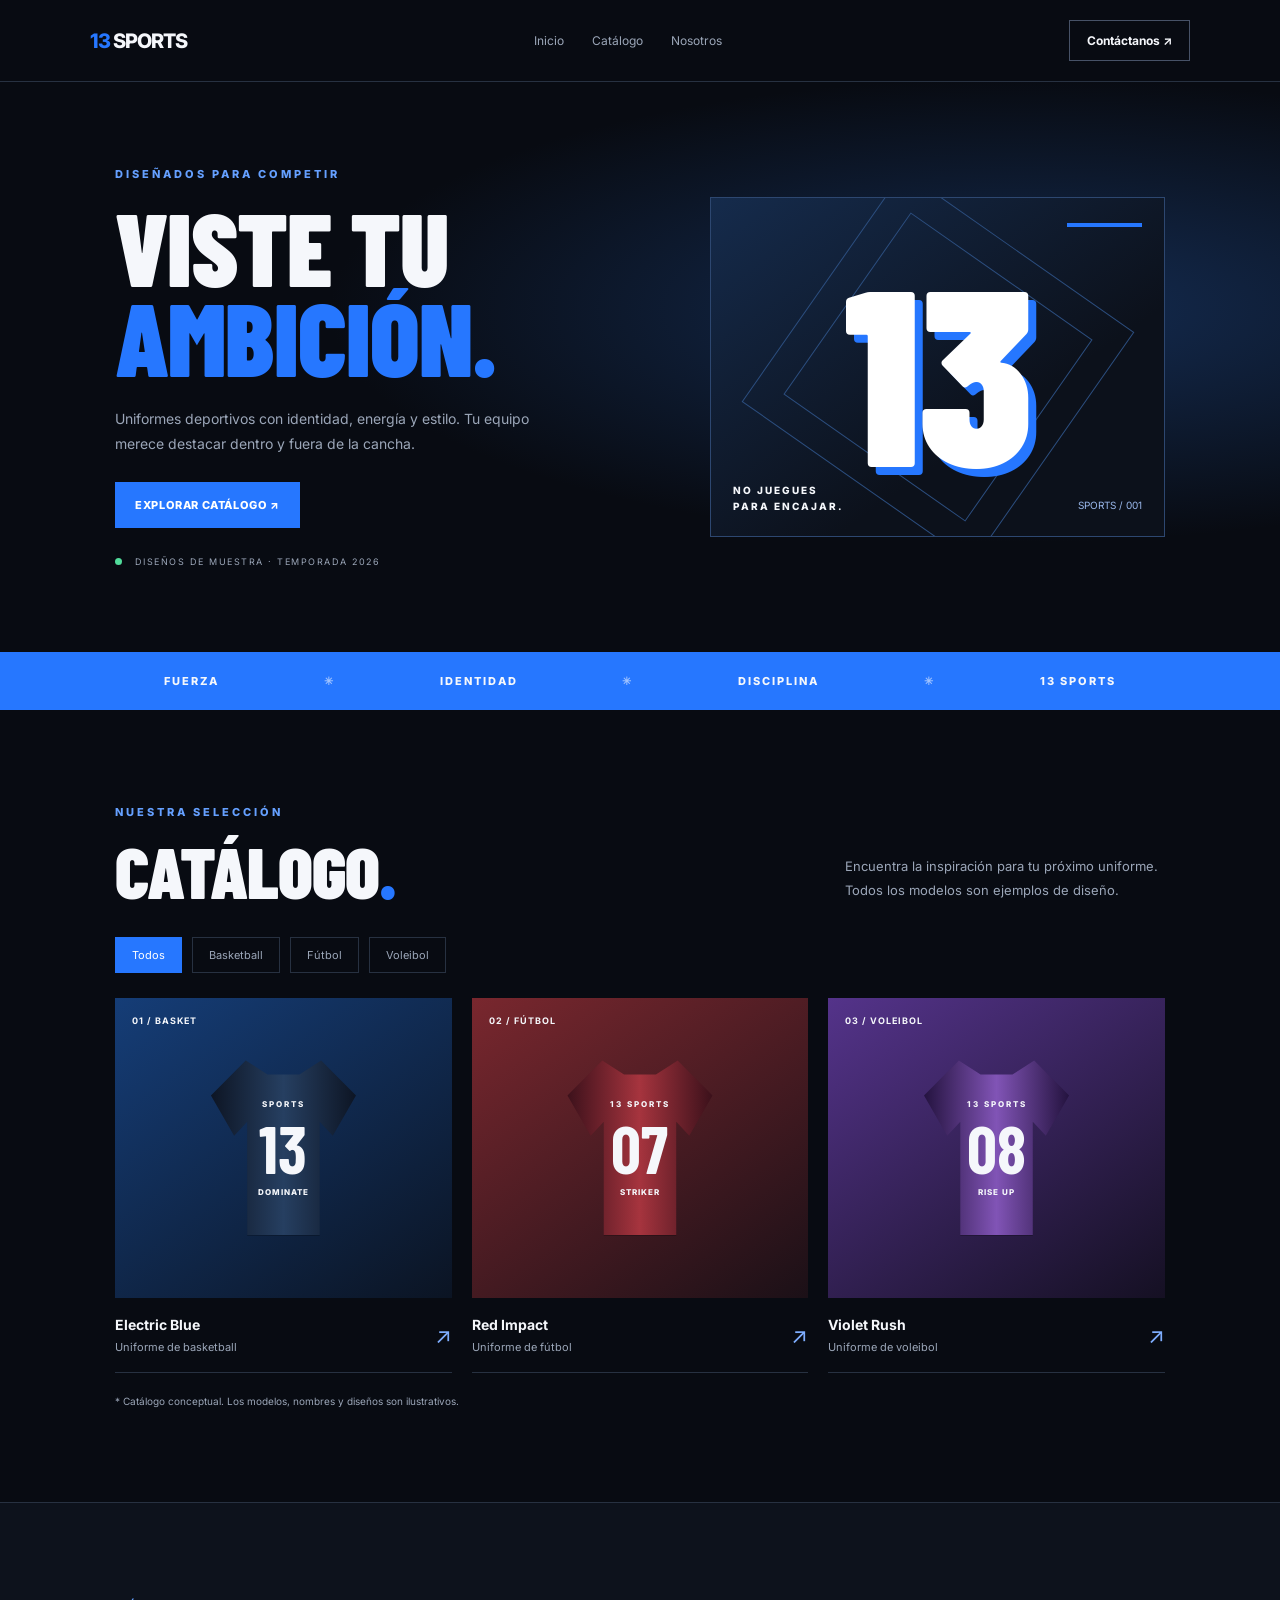
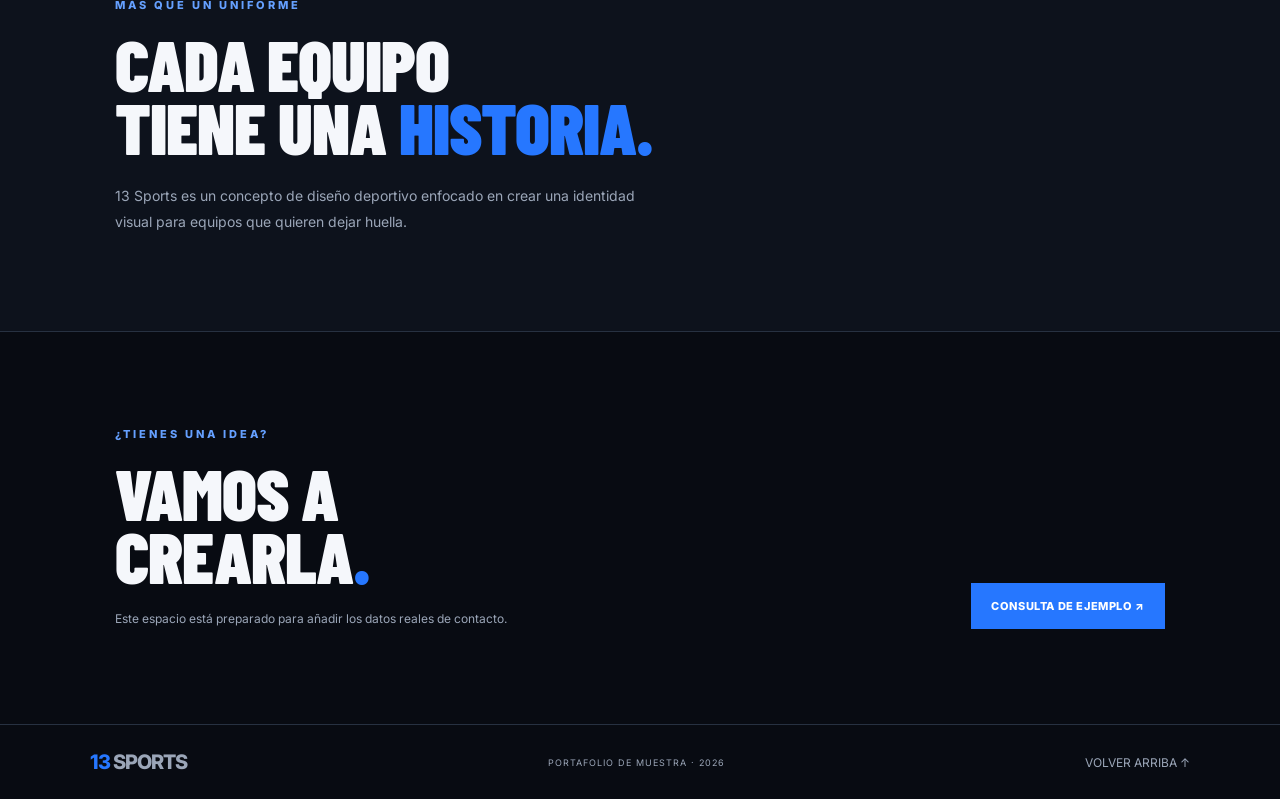
==== index.html @ 24c98c95 "Add files via upload" ====
<!DOCTYPE html>
<html lang="es">
<head>
  <meta charset="UTF-8">
  <meta name="viewport" content="width=device-width, initial-scale=1.0">
  <meta name="description" content="Catálogo de uniformes deportivos de ejemplo de 13 Sports.">
  <title>13 Sports | Uniformes deportivos</title>
  <link rel="stylesheet" href="style.css">
  <script src="script.js" defer></script>
</head>
<body>
  <header class="navbar">
    <a class="logo" href="#inicio"><span>13</span> SPORTS</a>
    <nav>
      <a href="#inicio">Inicio</a>
      <a href="#catalogo">Catálogo</a>
      <a href="#nosotros">Nosotros</a>
    </nav>
    <a class="nav-button" href="#contacto">Contáctanos ↗</a>
  </header>

  <main>
    <section class="hero" id="inicio">
      <div class="hero-content">
        <p class="eyebrow">DISEÑADOS PARA COMPETIR</p>
        <h1>VISTE TU<br><span>AMBICIÓN.</span></h1>
        <p class="hero-description">
          Uniformes deportivos con identidad, energía y estilo.
          Tu equipo merece destacar dentro y fuera de la cancha.
        </p>
        <a class="primary-button" href="#catalogo">EXPLORAR CATÁLOGO ↗</a>
        <div class="hero-note">
          <span class="status-dot"></span>
          DISEÑOS DE MUESTRA · TEMPORADA 2026
        </div>
      </div>
      <div class="hero-art">
        <div class="big-number">13</div>
        <div class="art-label">NO JUEGUES<br>PARA ENCAJAR.</div>
        <div class="art-line"></div>
        <div class="art-tag">SPORTS / 001</div>
      </div>
    </section>

    <section class="ticker">
      <span>FUERZA</span><span>✳</span>
      <span>IDENTIDAD</span><span>✳</span>
      <span>DISCIPLINA</span><span>✳</span>
      <span>13 SPORTS</span>
    </section>

    <section class="catalog section" id="catalogo">
      <div class="section-heading">
        <div>
          <p class="eyebrow">NUESTRA SELECCIÓN</p>
          <h2>CATÁLOGO<span>.</span></h2>
        </div>
        <p class="section-description">
          Encuentra la inspiración para tu próximo uniforme.
          Todos los modelos son ejemplos de diseño.
        </p>
      </div>

      <div class="filters" aria-label="Filtrar uniformes">
        <button class="filter active" data-filter="todos">Todos</button>
        <button class="filter" data-filter="basket">Basketball</button>
        <button class="filter" data-filter="futbol">Fútbol</button>
        <button class="filter" data-filter="voleibol">Voleibol</button>
      </div>

      <div class="product-grid">
        <article class="product-card" data-category="basket">
          <div class="product-art art-blue">
            <span class="product-tag">01 / BASKET</span>
            <div class="jersey">
              <span class="jersey-small">SPORTS</span>
              <strong>13</strong>
              <span class="jersey-name">DOMINATE</span>
            </div>
          </div>
          <div class="product-info">
            <div><h3>Electric Blue</h3><p>Uniforme de basketball</p></div>
            <span class="product-arrow">↗</span>
          </div>
        </article>

        <article class="product-card" data-category="futbol">
          <div class="product-art art-red">
            <span class="product-tag">02 / FÚTBOL</span>
            <div class="jersey">
              <span class="jersey-small">13 SPORTS</span>
              <strong>07</strong>
              <span class="jersey-name">STRIKER</span>
            </div>
          </div>
          <div class="product-info">
            <div><h3>Red Impact</h3><p>Uniforme de fútbol</p></div>
            <span class="product-arrow">↗</span>
          </div>
        </article>

        <article class="product-card" data-category="voleibol">
          <div class="product-art art-purple">
            <span class="product-tag">03 / VOLEIBOL</span>
            <div class="jersey">
              <span class="jersey-small">13 SPORTS</span>
              <strong>08</strong>
              <span class="jersey-name">RISE UP</span>
            </div>
          </div>
          <div class="product-info">
            <div><h3>Violet Rush</h3><p>Uniforme de voleibol</p></div>
            <span class="product-arrow">↗</span>
          </div>
        </article>
      </div>
      <p class="demo-note">* Catálogo conceptual. Los modelos, nombres y diseños son ilustrativos.</p>
    </section>

    <section class="about section" id="nosotros">
      <p class="eyebrow">MÁS QUE UN UNIFORME</p>
      <h2>CADA EQUIPO<br>TIENE UNA <span>HISTORIA.</span></h2>
      <p>
        13 Sports es un concepto de diseño deportivo enfocado en crear
        una identidad visual para equipos que quieren dejar huella.
      </p>
    </section>

    <section class="contact section" id="contacto">
      <div>
        <p class="eyebrow">¿TIENES UNA IDEA?</p>
        <h2>VAMOS A<br>CREARLA<span>.</span></h2>
        <p>Este espacio está preparado para añadir los datos reales de contacto.</p>
      </div>
      <a class="primary-button" href="mailto:contacto@example.com?subject=Consulta%20sobre%20uniformes">
        CONSULTA DE EJEMPLO ↗
      </a>
    </section>
  </main>

  <footer>
    <a class="logo" href="#inicio"><span>13</span> SPORTS</a>
    <p>PORTAFOLIO DE MUESTRA · 2026</p>
    <a href="#inicio">VOLVER ARRIBA ↑</a>
  </footer>
</body>
</html>
---- style.css ----
@import url('https://fonts.googleapis.com/css2?family=Barlow+Condensed:wght@500;600;700;800;900&family=Inter:wght@400;500;600;700;800&display=swap');

:root {
  --bg: #080b12;
  --panel: #111722;
  --text: #f5f7fb;
  --muted: #9ba6b8;
  --blue: #2677ff;
  --line: #273141;
}

* { box-sizing: border-box; margin: 0; padding: 0; }

html { scroll-behavior: smooth; }

body {
  background: var(--bg);
  color: var(--text);
  font-family: 'Inter', Arial, sans-serif;
}

a { color: inherit; text-decoration: none; }

.navbar {
  min-height: 78px;
  padding: 20px 7%;
  display: flex;
  justify-content: space-between;
  align-items: center;
  gap: 24px;
  border-bottom: 1px solid var(--line);
}

.logo {
  font-size: 20px;
  font-weight: 800;
  letter-spacing: -1px;
  white-space: nowrap;
}

.logo span { color: var(--blue); }

nav { display: flex; gap: 28px; }
nav a, footer a { font-size: 12px; color: var(--muted); }
nav a:hover, footer a:hover { color: white; }

.nav-button {
  padding: 12px 17px;
  border: 1px solid #475267;
  font-size: 12px;
  font-weight: 700;
}

.hero {
  min-height: 540px;
  padding: 85px 9%;
  display: grid;
  grid-template-columns: 1.1fr 0.9fr;
  align-items: center;
  gap: 40px;
  overflow: hidden;
  background:
    radial-gradient(ellipse at 80% 40%, #142c52 0%, transparent 48%),
    var(--bg);
}

.eyebrow {
  color: #65a0ff;
  font-size: 11px;
  font-weight: 800;
  letter-spacing: 3px;
  margin-bottom: 20px;
}

h1, h2, .big-number {
  font-family: 'Barlow Condensed', Impact, sans-serif;
  font-weight: 900;
  line-height: .88;
  letter-spacing: -1px;
}

h1 { font-size: clamp(65px, 8vw, 112px); }
h1 span, h2 span { color: var(--blue); }

.hero-description {
  color: var(--muted);
  line-height: 1.8;
  font-size: 14px;
  max-width: 440px;
  margin: 25px 0;
}

.primary-button {
  display: inline-block;
  background: var(--blue);
  color: white;
  padding: 16px 20px;
  font-size: 11px;
  font-weight: 800;
  letter-spacing: .6px;
  border: none;
  transition: transform .2s, background .2s;
}

.primary-button:hover { background: #4590ff; transform: translateY(-3px); }

.hero-note {
  margin-top: 28px;
  color: var(--muted);
  font-size: 9px;
  letter-spacing: 1.5px;
}

.status-dot {
  display: inline-block;
  width: 7px;
  height: 7px;
  border-radius: 50%;
  background: #51dc9b;
  margin-right: 8px;
}

.hero-art {
  min-height: 340px;
  position: relative;
  display: grid;
  place-items: center;
  border: 1px solid #2d4770;
  background: linear-gradient(145deg, #152b4c, #0c111b 65%);
  overflow: hidden;
}

.hero-art::before, .hero-art::after {
  content: "";
  position: absolute;
  width: 280px;
  height: 280px;
  border: 1px solid #2b4d7e;
  transform: rotate(35deg);
}

.hero-art::after { width: 220px; height: 220px; }

.big-number {
  color: white;
  font-size: clamp(150px, 20vw, 250px);
  text-shadow: 8px 8px 0 var(--blue);
  z-index: 1;
}

.art-label {
  position: absolute;
  left: 22px;
  bottom: 22px;
  font-size: 10px;
  line-height: 1.6;
  font-weight: 800;
  letter-spacing: 2px;
}

.art-line {
  position: absolute;
  width: 75px;
  height: 4px;
  background: var(--blue);
  right: 22px;
  top: 25px;
}

.art-tag {
  position: absolute;
  right: 22px;
  bottom: 25px;
  color: #9bb9ed;
  font-size: 10px;
}

.ticker {
  display: flex;
  flex-wrap: wrap;
  align-items: center;
  justify-content: space-evenly;
  gap: 18px;
  padding: 22px 6%;
  background: var(--blue);
  font-size: 11px;
  font-weight: 800;
  letter-spacing: 2px;
}

.ticker span:nth-child(even) { color: #9fc2ff; }

.section { padding: 95px 9%; }

.section-heading {
  display: flex;
  justify-content: space-between;
  align-items: end;
  gap: 30px;
}

h2 { font-size: clamp(45px, 6vw, 72px); }

.section-heading h2 span, .contact h2 span { color: var(--blue); }

.section-description {
  max-width: 320px;
  color: var(--muted);
  font-size: 13px;
  line-height: 1.8;
}

.filters {
  display: flex;
  flex-wrap: wrap;
  gap: 10px;
  margin: 35px 0 25px;
}

.filter {
  padding: 10px 16px;
  border: 1px solid var(--line);
  background: transparent;
  color: var(--muted);
  font: inherit;
  font-size: 11px;
  cursor: pointer;
}

.filter:hover, .filter.active {
  color: white;
  background: var(--blue);
  border-color: var(--blue);
}

.product-grid {
  display: grid;
  grid-template-columns: repeat(3, minmax(0, 1fr));
  gap: 20px;
}

.product-card { min-width: 0; }

.product-art {
  min-height: 300px;
  display: flex;
  justify-content: center;
  align-items: center;
  position: relative;
  overflow: hidden;
}

.art-blue { background: linear-gradient(145deg, #153d77, #0b1423); }
.art-red { background: linear-gradient(145deg, #79272e, #1b1017); }
.art-purple { background: linear-gradient(145deg, #54338a, #151023); }

.product-tag {
  position: absolute;
  top: 17px;
  left: 17px;
  font-size: 9px;
  letter-spacing: 1px;
  font-weight: 700;
}

.jersey {
  width: 145px;
  height: 175px;
  clip-path: polygon(24% 0, 39% 8%, 61% 8%, 76% 0, 100% 20%, 84% 43%, 75% 35%, 75% 100%, 25% 100%, 25% 35%, 16% 43%, 0 20%);
  background: linear-gradient(90deg, #0d1524, #263f61, #0d1524);
  display: flex;
  flex-direction: column;
  justify-content: center;
  align-items: center;
  gap: 6px;
  filter: drop-shadow(0 20px 20px #0008);
}

.art-red .jersey { background: linear-gradient(90deg, #3c111b, #a6343e, #3c111b); }
.art-purple .jersey { background: linear-gradient(90deg, #24133f, #8154b6, #24133f); }

.jersey-small { font-size: 8px; font-weight: 800; letter-spacing: 2px; }
.jersey strong {
  font-family: 'Barlow Condensed', Impact, sans-serif;
  font-size: 66px;
  line-height: 1;
}
.jersey-name { font-size: 8px; font-weight: 800; letter-spacing: 1px; }

.product-info {
  display: flex;
  justify-content: space-between;
  align-items: center;
  padding: 18px 0;
  border-bottom: 1px solid var(--line);
}

.product-info h3 { font-size: 14px; margin-bottom: 7px; }
.product-info p { color: var(--muted); font-size: 11px; }
.product-arrow { color: #7faeff; font-size: 22px; }

.demo-note { color: var(--muted); font-size: 10px; margin-top: 22px; }

.about {
  background: #0d121c;
  border-top: 1px solid var(--line);
  border-bottom: 1px solid var(--line);
}

.about h2 { margin-bottom: 24px; }
.about > p:last-child {
  color: var(--muted);
  font-size: 14px;
  line-height: 1.9;
  max-width: 540px;
}

.contact {
  display: flex;
  align-items: end;
  justify-content: space-between;
  gap: 35px;
}

.contact h2 { margin-bottom: 20px; }
.contact > div > p:last-child {
  color: var(--muted);
  font-size: 12px;
  line-height: 1.8;
  max-width: 400px;
}

footer {
  border-top: 1px solid var(--line);
  padding: 25px 7%;
  display: flex;
  flex-wrap: wrap;
  justify-content: space-between;
  align-items: center;
  gap: 20px;
}

footer p { color: var(--muted); font-size: 9px; letter-spacing: 1px; }

@media (max-width: 760px) {
  .navbar { flex-wrap: wrap; padding: 18px 5%; }
  nav { order: 3; width: 100%; justify-content: space-between; gap: 12px; }
  .nav-button { font-size: 10px; padding: 10px; }
  .hero { grid-template-columns: 1fr; padding: 65px 6%; }
  .hero-art { min-height: 270px; }
  .section { padding: 65px 6%; }
  .section-heading, .contact { align-items: start; flex-direction: column; }
  .product-grid { grid-template-columns: 1fr; }
  .product-art { min-height: 320px; }
  .ticker { font-size: 9px; letter-spacing: 1px; }
}
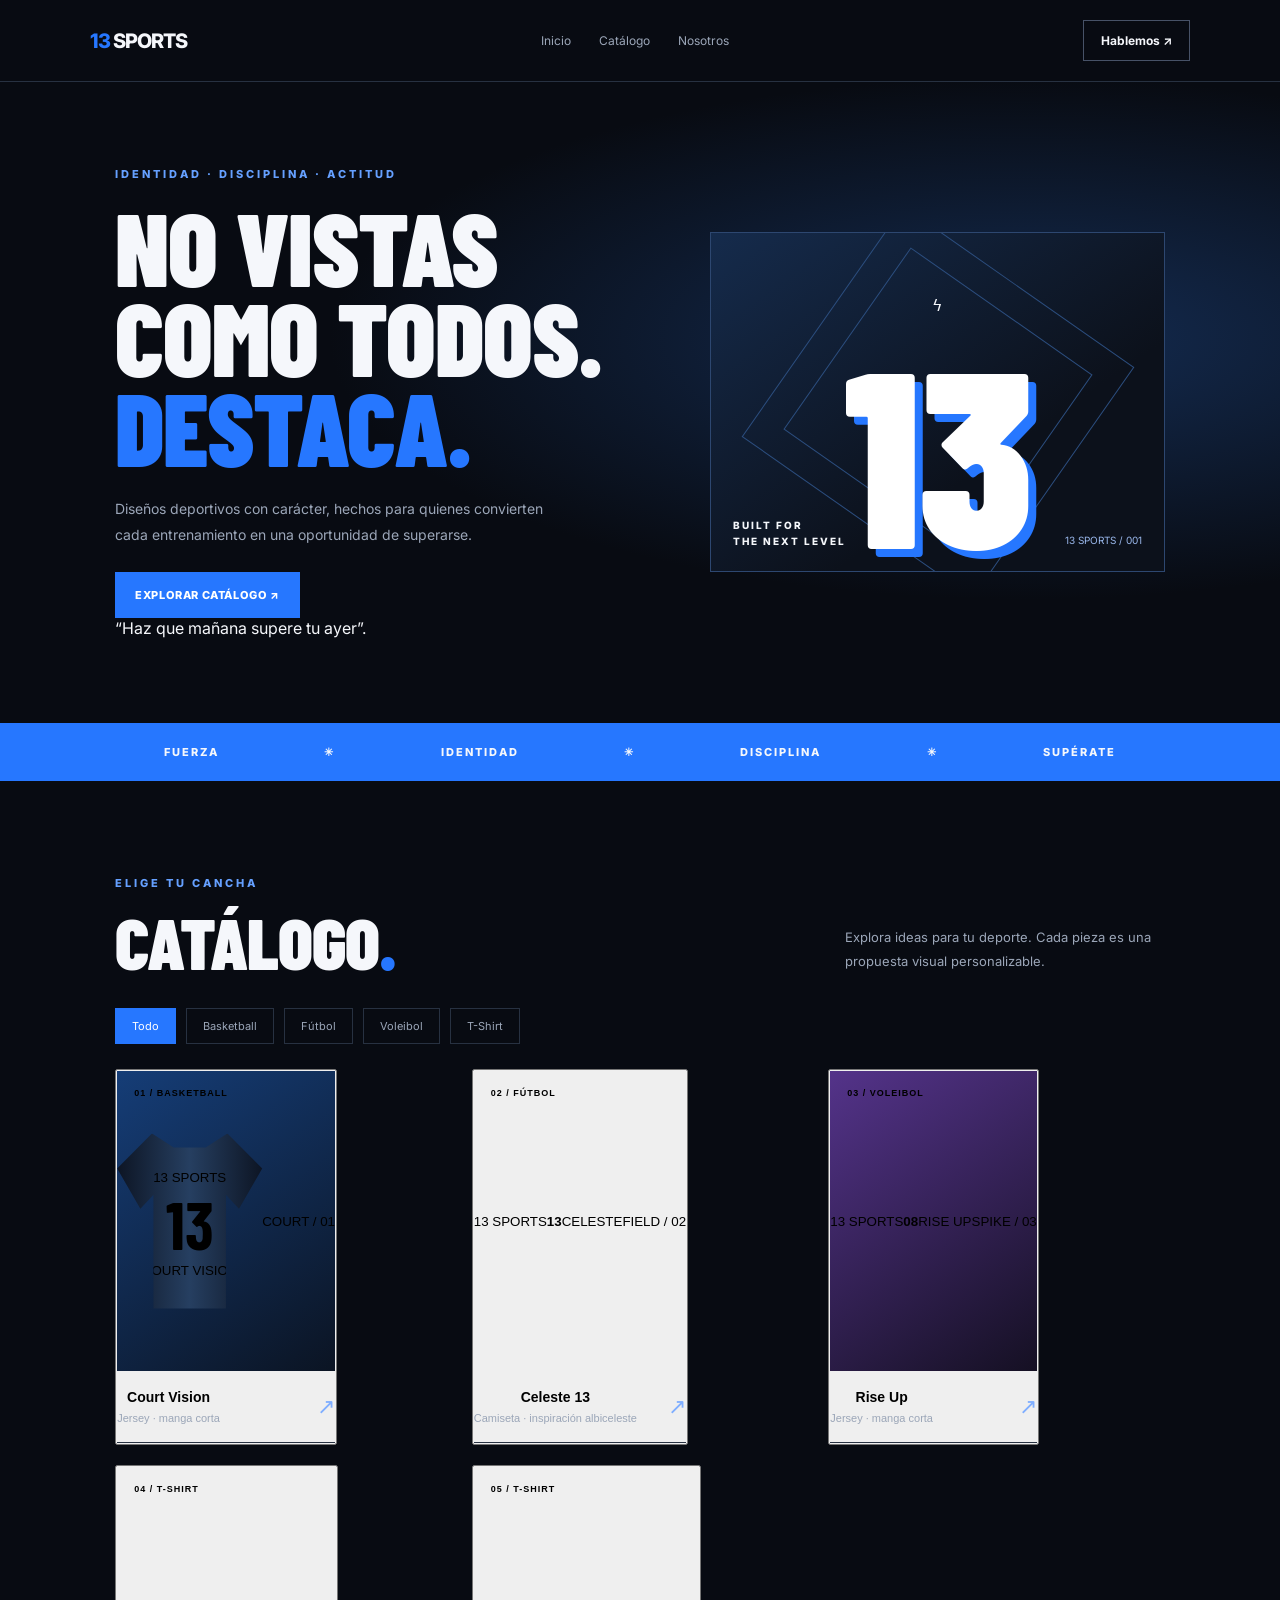
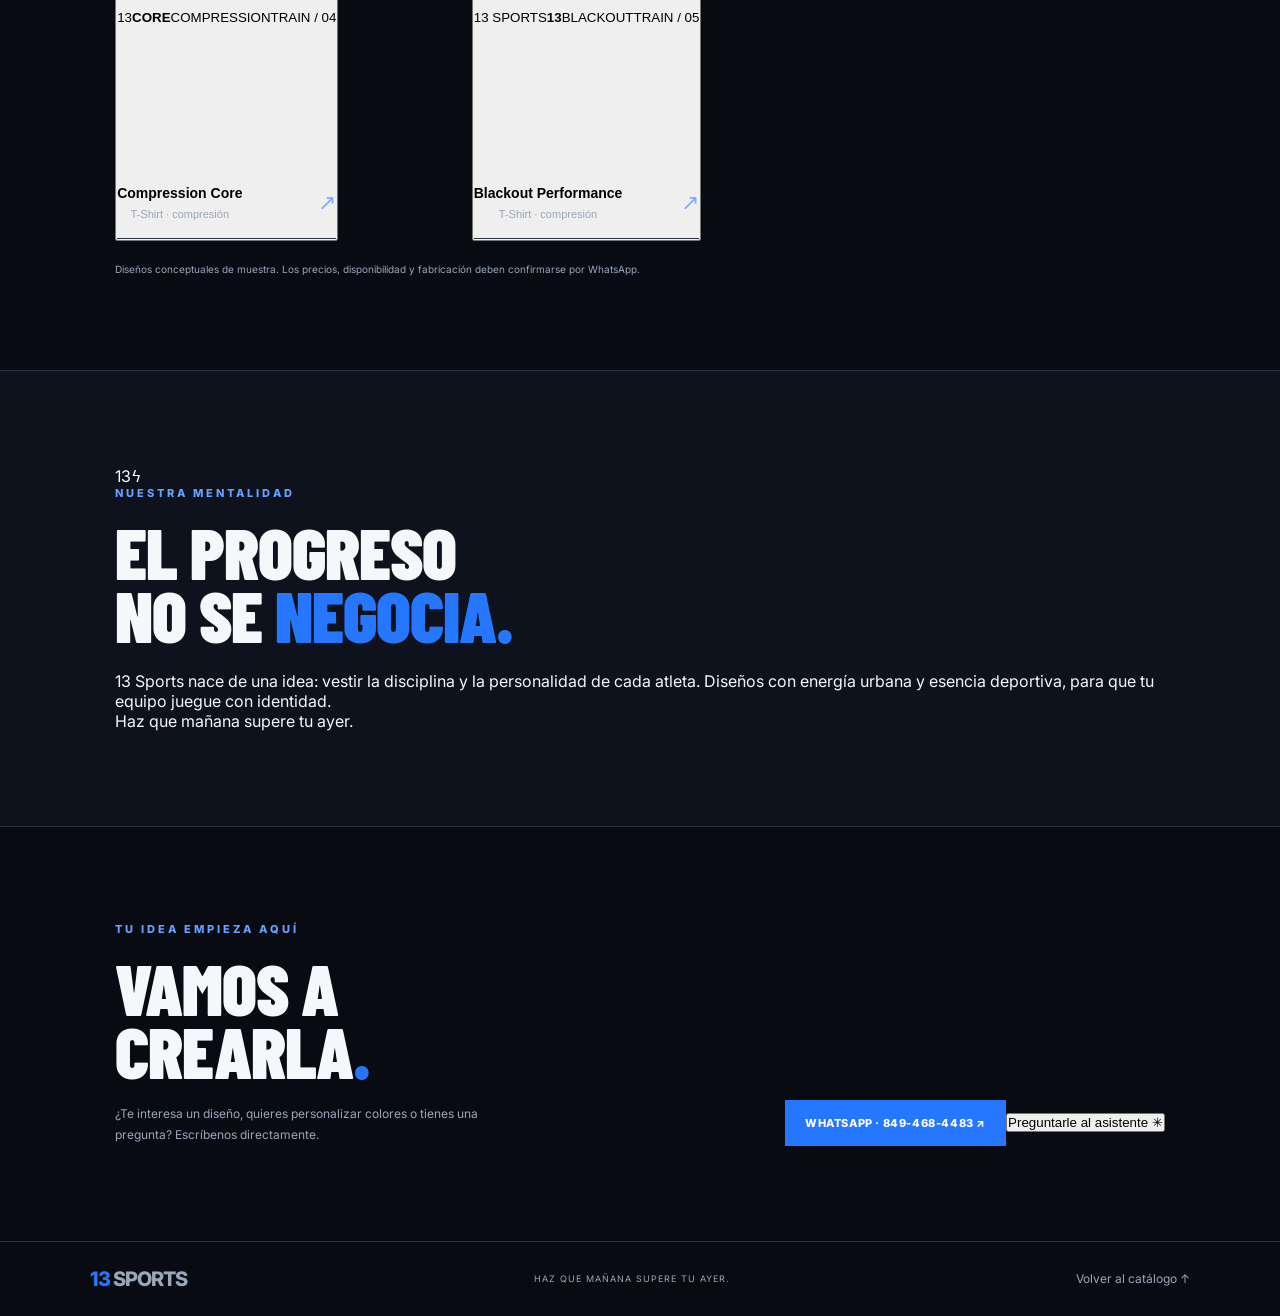
==== commit ebfcd6fb: "Actualizar diseño y catálogo 13 Sports" ====
--- a/index.html
+++ b/index.html
@@ -1,148 +1,90 @@
-
-<!DOCTYPE html>
-<html lang="es">
-<head>
-  <meta charset="UTF-8">
-  <meta name="viewport" content="width=device-width, initial-scale=1.0">
-  <meta name="description" content="Catálogo de uniformes deportivos de ejemplo de 13 Sports.">
-  <title>13 Sports | Uniformes deportivos</title>
-  <link rel="stylesheet" href="style.css">
-  <script src="script.js" defer></script>
-</head>
-<body>
-  <header class="navbar">
-    <a class="logo" href="#inicio"><span>13</span> SPORTS</a>
-    <nav>
-      <a href="#inicio">Inicio</a>
-      <a href="#catalogo">Catálogo</a>
-      <a href="#nosotros">Nosotros</a>
-    </nav>
-    <a class="nav-button" href="#contacto">Contáctanos ↗</a>
-  </header>
-
-  <main>
-    <section class="hero" id="inicio">
-      <div class="hero-content">
-        <p class="eyebrow">DISEÑADOS PARA COMPETIR</p>
-        <h1>VISTE TU<br><span>AMBICIÓN.</span></h1>
-        <p class="hero-description">
-          Uniformes deportivos con identidad, energía y estilo.
-          Tu equipo merece destacar dentro y fuera de la cancha.
-        </p>
-        <a class="primary-button" href="#catalogo">EXPLORAR CATÁLOGO ↗</a>
-        <div class="hero-note">
-          <span class="status-dot"></span>
-          DISEÑOS DE MUESTRA · TEMPORADA 2026
-        </div>
-      </div>
-      <div class="hero-art">
-        <div class="big-number">13</div>
-        <div class="art-label">NO JUEGUES<br>PARA ENCAJAR.</div>
-        <div class="art-line"></div>
-        <div class="art-tag">SPORTS / 001</div>
-      </div>
-    </section>
-
-    <section class="ticker">
-      <span>FUERZA</span><span>✳</span>
-      <span>IDENTIDAD</span><span>✳</span>
-      <span>DISCIPLINA</span><span>✳</span>
-      <span>13 SPORTS</span>
-    </section>
-
-    <section class="catalog section" id="catalogo">
-      <div class="section-heading">
-        <div>
-          <p class="eyebrow">NUESTRA SELECCIÓN</p>
-          <h2>CATÁLOGO<span>.</span></h2>
-        </div>
-        <p class="section-description">
-          Encuentra la inspiración para tu próximo uniforme.
-          Todos los modelos son ejemplos de diseño.
-        </p>
-      </div>
-
-      <div class="filters" aria-label="Filtrar uniformes">
-        <button class="filter active" data-filter="todos">Todos</button>
-        <button class="filter" data-filter="basket">Basketball</button>
-        <button class="filter" data-filter="futbol">Fútbol</button>
-        <button class="filter" data-filter="voleibol">Voleibol</button>
-      </div>
-
-      <div class="product-grid">
-        <article class="product-card" data-category="basket">
-          <div class="product-art art-blue">
-            <span class="product-tag">01 / BASKET</span>
-            <div class="jersey">
-              <span class="jersey-small">SPORTS</span>
-              <strong>13</strong>
-              <span class="jersey-name">DOMINATE</span>
-            </div>
-          </div>
-          <div class="product-info">
-            <div><h3>Electric Blue</h3><p>Uniforme de basketball</p></div>
-            <span class="product-arrow">↗</span>
-          </div>
-        </article>
-
-        <article class="product-card" data-category="futbol">
-          <div class="product-art art-red">
-            <span class="product-tag">02 / FÚTBOL</span>
-            <div class="jersey">
-              <span class="jersey-small">13 SPORTS</span>
-              <strong>07</strong>
-              <span class="jersey-name">STRIKER</span>
-            </div>
-          </div>
-          <div class="product-info">
-            <div><h3>Red Impact</h3><p>Uniforme de fútbol</p></div>
-            <span class="product-arrow">↗</span>
-          </div>
-        </article>
-
-        <article class="product-card" data-category="voleibol">
-          <div class="product-art art-purple">
-            <span class="product-tag">03 / VOLEIBOL</span>
-            <div class="jersey">
-              <span class="jersey-small">13 SPORTS</span>
-              <strong>08</strong>
-              <span class="jersey-name">RISE UP</span>
-            </div>
-          </div>
-          <div class="product-info">
-            <div><h3>Violet Rush</h3><p>Uniforme de voleibol</p></div>
-            <span class="product-arrow">↗</span>
-          </div>
-        </article>
-      </div>
-      <p class="demo-note">* Catálogo conceptual. Los modelos, nombres y diseños son ilustrativos.</p>
-    </section>
-
-    <section class="about section" id="nosotros">
-      <p class="eyebrow">MÁS QUE UN UNIFORME</p>
-      <h2>CADA EQUIPO<br>TIENE UNA <span>HISTORIA.</span></h2>
-      <p>
-        13 Sports es un concepto de diseño deportivo enfocado en crear
-        una identidad visual para equipos que quieren dejar huella.
-      </p>
-    </section>
-
-    <section class="contact section" id="contacto">
-      <div>
-        <p class="eyebrow">¿TIENES UNA IDEA?</p>
-        <h2>VAMOS A<br>CREARLA<span>.</span></h2>
-        <p>Este espacio está preparado para añadir los datos reales de contacto.</p>
-      </div>
-      <a class="primary-button" href="mailto:contacto@example.com?subject=Consulta%20sobre%20uniformes">
-        CONSULTA DE EJEMPLO ↗
-      </a>
-    </section>
-  </main>
-
-  <footer>
-    <a class="logo" href="#inicio"><span>13</span> SPORTS</a>
-    <p>PORTAFOLIO DE MUESTRA · 2026</p>
-    <a href="#inicio">VOLVER ARRIBA ↑</a>
-  </footer>
-</body>
-</html>
+<!DOCTYPE html>
+<html lang="es">
+<head>
+<meta charset="UTF-8">
+<meta name="viewport" content="width=device-width, initial-scale=1.0">
+<meta name="description" content="13 Sports: diseños deportivos con identidad para basketball, fútbol, voleibol y T-shirts.">
+<title>13 Sports | Haz que mañana supere tu ayer</title>
+<link rel="preconnect" href="https://fonts.googleapis.com">
+<link href="https://fonts.googleapis.com/css2?family=Barlow+Condensed:wght@500;600;700;800;900&family=Inter:wght@400;500;600;700;800&display=swap" rel="stylesheet">
+<link rel="stylesheet" href="style.css">
+<script src="script.js" defer></script>
+</head>
+<body>
+<header class="navbar">
+  <a class="logo" href="#inicio"><span>13</span> SPORTS</a>
+  <nav><a href="#inicio">Inicio</a><a href="#catalogo">Catálogo</a><a href="#nosotros">Nosotros</a></nav>
+  <a class="nav-button" href="#contacto">Hablemos ↗</a>
+</header>
+<main>
+<section class="hero" id="inicio">
+  <div class="hero-content">
+    <p class="eyebrow">IDENTIDAD · DISCIPLINA · ACTITUD</p>
+    <h1>NO VISTAS<br>COMO TODOS.<br><span>DESTACA.</span></h1>
+    <p class="hero-description">Diseños deportivos con carácter, hechos para quienes convierten cada entrenamiento en una oportunidad de superarse.</p>
+    <a class="primary-button" href="#catalogo">EXPLORAR CATÁLOGO <span>↗</span></a>
+    <p class="hero-slogan">“Haz que mañana supere tu ayer”.</p>
+  </div>
+  <div class="hero-art" aria-label="Diseño gráfico de 13 Sports">
+    <div class="orbit orbit-one"></div><div class="orbit orbit-two"></div>
+    <span class="hero-lightning">ϟ</span><div class="big-number">13</div>
+    <div class="art-label">BUILT FOR<br>THE NEXT LEVEL</div><div class="art-tag">13 SPORTS / 001</div>
+  </div>
+</section>
+<div class="ticker"><span>FUERZA</span><b>✳</b><span>IDENTIDAD</span><b>✳</b><span>DISCIPLINA</span><b>✳</b><span>SUPÉRATE</span></div>
+<section class="catalog section" id="catalogo">
+  <div class="section-heading"><div><p class="eyebrow">ELIGE TU CANCHA</p><h2>CATÁLOGO<span>.</span></h2></div><p class="section-description">Explora ideas para tu deporte. Cada pieza es una propuesta visual personalizable.</p></div>
+  <div class="filters" aria-label="Filtrar productos">
+    <button class="filter active" data-filter="todos">Todo</button>
+    <button class="filter" data-filter="basket">Basketball</button>
+    <button class="filter" data-filter="futbol">Fútbol</button>
+    <button class="filter" data-filter="voleibol">Voleibol</button>
+    <button class="filter" data-filter=" tshirt">T-Shirt</button>
+  </div>
+  <div class="product-grid">
+    <article class="product-card" data-category="basket">
+      <button class="product-open" data-name="Court Vision" data-desc="Jersey de basketball de manga corta, con el número 13 y gráficos deportivos." aria-label="Ver detalles de Court Vision">
+        <div class="product-art art-blue"><span class="product-tag">01 / BASKETBALL</span><div class="shirt jersey"><span class="shirt-collar"></span><span class="shirt-brand">13 SPORTS</span><strong>13</strong><span class="shirt-name">COURT VISION</span></div><span class="art-index">COURT / 01</span></div>
+        <div class="product-info"><div><h3>Court Vision</h3><p>Jersey · manga corta</p></div><span class="product-arrow">↗</span></div>
+      </button>
+    </article>
+    <article class="product-card" data-category="futbol">
+      <button class="product-open" data-name="Celeste 13" data-desc="Camiseta de fútbol inspirada en los colores celeste y blanco clásicos de Argentina, con diseño original 13 Sports." aria-label="Ver detalles de Celeste 13">
+        <div class="product-art art-celeste"><span class="product-tag">02 / FÚTBOL</span><div class="shirt argentina"><span class="shirt-collar"></span><span class="shirt-brand">13 SPORTS</span><strong>13</strong><span class="shirt-name">CELESTE</span></div><span class="art-index">FIELD / 02</span></div>
+        <div class="product-info"><div><h3>Celeste 13</h3><p>Camiseta · inspiración albiceleste</p></div><span class="product-arrow">↗</span></div>
+      </button>
+    </article>
+    <article class="product-card" data-category="voleibol">
+      <button class="product-open" data-name="Rise Up" data-desc="Jersey de voleibol de manga corta, con bloques de color y número frontal." aria-label="Ver detalles de Rise Up">
+        <div class="product-art art-purple"><span class="product-tag">03 / VOLEIBOL</span><div class="shirt volley"><span class="shirt-collar"></span><span class="shirt-brand">13 SPORTS</span><strong>08</strong><span class="shirt-name">RISE UP</span></div><span class="art-index">SPIKE / 03</span></div>
+        <div class="product-info"><div><h3>Rise Up</h3><p>Jersey · manga corta</p></div><span class="product-arrow">↗</span></div>
+      </button>
+    </article>
+    <article class="product-card" data-category="tshirt">
+      <button class="product-open" data-name="Compression Core" data-desc="T-shirt de compresión de manga corta, de estilo atlético, para entrenamiento y uso deportivo." aria-label="Ver detalles de Compression Core">
+        <div class="product-art art-lime"><span class="product-tag">04 / T-SHIRT</span><div class="shirt compression"><span class="shirt-collar"></span><span class="shirt-brand">13</span><strong>CORE</strong><span class="shirt-name">COMPRESSION</span></div><span class="art-index">TRAIN / 04</span></div>
+        <div class="product-info"><div><h3>Compression Core</h3><p>T-Shirt · compresión</p></div><span class="product-arrow">↗</span></div>
+      </button>
+    </article>
+    <article class="product-card" data-category="tshirt">
+      <button class="product-open" data-name="Blackout Performance" data-desc="T-shirt de compresión negra con detalles azules y marca 13, pensada para entrenar." aria-label="Ver detalles de Blackout Performance">
+        <div class="product-art art-black"><span class="product-tag">05 / T-SHIRT</span><div class="shirt blackout"><span class="shirt-collar"></span><span class="shirt-brand">13 SPORTS</span><strong>13</strong><span class="shirt-name">BLACKOUT</span></div><span class="art-index">TRAIN / 05</span></div>
+        <div class="product-info"><div><h3>Blackout Performance</h3><p>T-Shirt · compresión</p></div><span class="product-arrow">↗</span></div>
+      </button>
+    </article>
+  </div>
+  <p class="demo-note">Diseños conceptuales de muestra. Los precios, disponibilidad y fabricación deben confirmarse por WhatsApp.</p>
+</section>
+<section class="about section" id="nosotros"><div class="about-mark">13<span>ϟ</span></div><div><p class="eyebrow">NUESTRA MENTALIDAD</p><h2>EL PROGRESO<br>NO SE <span>NEGOCIA.</span></h2><p>13 Sports nace de una idea: vestir la disciplina y la personalidad de cada atleta. Diseños con energía urbana y esencia deportiva, para que tu equipo juegue con identidad.</p><p class="slogan-large">Haz que mañana supere tu ayer.</p></div></section>
+<section class="contact section" id="contacto"><div><p class="eyebrow">TU IDEA EMPIEZA AQUÍ</p><h2>VAMOS A<br>CREARLA<span>.</span></h2><p>¿Te interesa un diseño, quieres personalizar colores o tienes una pregunta? Escríbenos directamente.</p></div><div class="contact-actions"><a class="primary-button" href="https://wa.me/18494684483?text=Hola%2C%2013%20Sports.%20Quiero%20informaci%C3%B3n%20sobre%20el%20cat%C3%A1logo." target="_blank" rel="noopener">WHATSAPP · 849-468-4483 ↗</a><button class="secondary-button" id="open-assistant">Preguntarle al asistente ✳</button></div></section>
+</main>
+<footer><a class="logo" href="#inicio"><span>13</span> SPORTS</a><p>HAZ QUE MAÑANA SUPERE TU AYER.</p><a href="#catalogo">Volver al catálogo ↑</a></footer>
+<div class="assistant-panel" id="assistant-panel" hidden>
+  <div class="assistant-head"><div><span class="assistant-dot"></span><strong>Asistente 13 Sports</strong><small>Ayuda rápida del catálogo</small></div><button id="close-assistant" aria-label="Cerrar asistente">×</button></div>
+  <div class="chat-messages" id="chat-messages"><p class="bot-message">¡Qué lo qué! Soy el asistente de 13 Sports. Pregúntame por las categorías, los diseños o cómo contactarnos.</p></div>
+  <form id="chat-form" class="chat-form"><input id="chat-input" type="text" placeholder="Escribe tu pregunta..." autocomplete="off" required><button type="submit" aria-label="Enviar">➤</button></form>
+  <p class="assistant-note">Asistente automático de demostración; no es una IA conectada a internet.</p>
+</div>
+<dialog id="product-dialog" class="product-dialog"><button class="dialog-close" id="dialog-close" aria-label="Cerrar">×</button><p class="eyebrow">DETALLES DEL DISEÑO</p><h2 id="dialog-title">Producto</h2><p id="dialog-description"></p><a class="primary-button" id="dialog-whatsapp" target="_blank" rel="noopener">CONSULTAR POR WHATSAPP ↗</a></dialog>
+</body>
+</html>
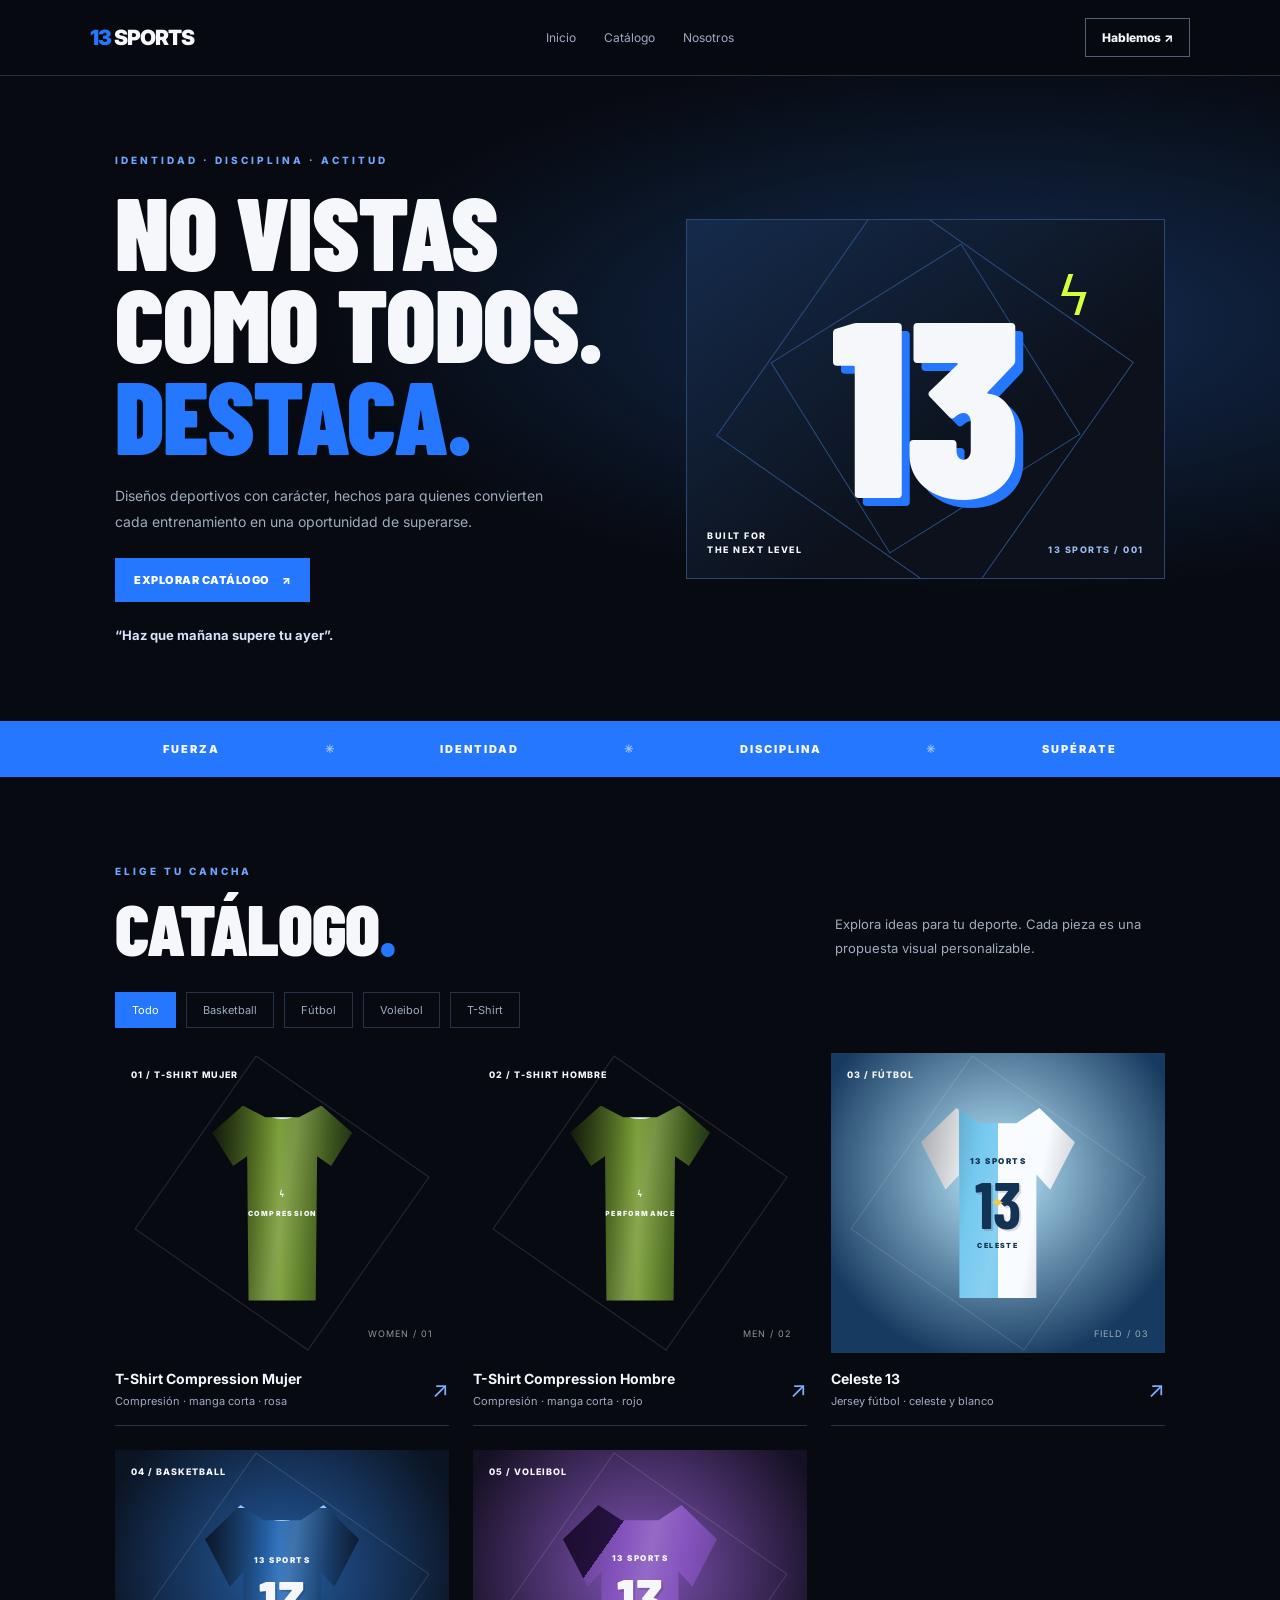
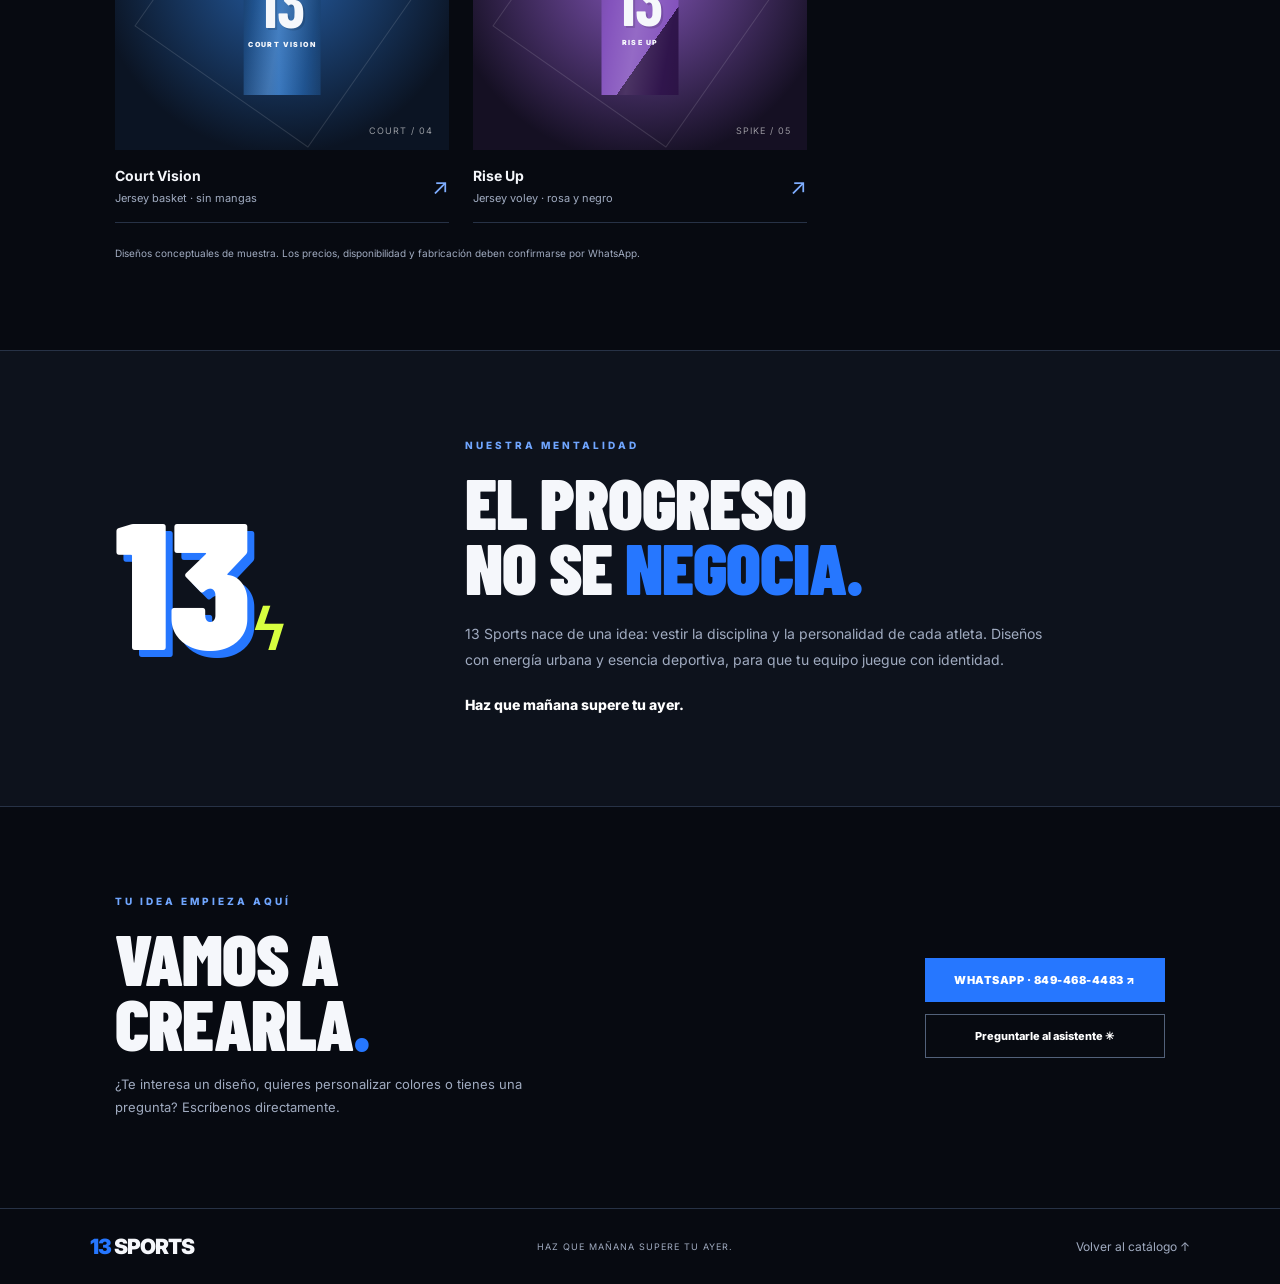
==== commit 479b5c95: "Actualizar catálogo con modelos de referencia" ====
--- a/index.html
+++ b/index.html
@@ -39,37 +39,37 @@
     <button class="filter" data-filter="basket">Basketball</button>
     <button class="filter" data-filter="futbol">Fútbol</button>
     <button class="filter" data-filter="voleibol">Voleibol</button>
-    <button class="filter" data-filter=" tshirt">T-Shirt</button>
+    <button class="filter" data-filter="tshirt">T-Shirt</button>
   </div>
   <div class="product-grid">
-    <article class="product-card" data-category="basket">
-      <button class="product-open" data-name="Court Vision" data-desc="Jersey de basketball de manga corta, con el número 13 y gráficos deportivos." aria-label="Ver detalles de Court Vision">
-        <div class="product-art art-blue"><span class="product-tag">01 / BASKETBALL</span><div class="shirt jersey"><span class="shirt-collar"></span><span class="shirt-brand">13 SPORTS</span><strong>13</strong><span class="shirt-name">COURT VISION</span></div><span class="art-index">COURT / 01</span></div>
-        <div class="product-info"><div><h3>Court Vision</h3><p>Jersey · manga corta</p></div><span class="product-arrow">↗</span></div>
+    <article class="product-card" data-category="tshirt">
+      <button class="product-open" data-name="T-Shirt Compression Mujer" data-desc="Camiseta de compresión femenina de manga corta en rosa pastel, con paneles laterales texturizados y logo minimalista." aria-label="Ver detalles de T-Shirt Compression Mujer">
+        <div class="product-art art-pink"><span class="product-tag">01 / T-SHIRT MUJER</span><div class="shirt compression female"><span class="shirt-collar"></span><span class="shirt-brand">ϟ</span><strong></strong><span class="shirt-name">COMPRESSION</span></div><span class="art-index">WOMEN / 01</span></div>
+        <div class="product-info"><div><h3>T-Shirt Compression Mujer</h3><p>Compresión · manga corta · rosa</p></div><span class="product-arrow">↗</span></div>
+      </button>
+    </article>
+    <article class="product-card" data-category="tshirt">
+      <button class="product-open" data-name="T-Shirt Compression Hombre" data-desc="Camiseta masculina de compresión roja, con costuras deportivas negras y logo minimalista al frente." aria-label="Ver detalles de T-Shirt Compression Hombre">
+        <div class="product-art art-red"><span class="product-tag">02 / T-SHIRT HOMBRE</span><div class="shirt compression male"><span class="shirt-collar"></span><span class="shirt-brand">ϟ</span><strong></strong><span class="shirt-name">PERFORMANCE</span></div><span class="art-index">MEN / 02</span></div>
+        <div class="product-info"><div><h3>T-Shirt Compression Hombre</h3><p>Compresión · manga corta · rojo</p></div><span class="product-arrow">↗</span></div>
       </button>
     </article>
     <article class="product-card" data-category="futbol">
-      <button class="product-open" data-name="Celeste 13" data-desc="Camiseta de fútbol inspirada en los colores celeste y blanco clásicos de Argentina, con diseño original 13 Sports." aria-label="Ver detalles de Celeste 13">
-        <div class="product-art art-celeste"><span class="product-tag">02 / FÚTBOL</span><div class="shirt argentina"><span class="shirt-collar"></span><span class="shirt-brand">13 SPORTS</span><strong>13</strong><span class="shirt-name">CELESTE</span></div><span class="art-index">FIELD / 02</span></div>
-        <div class="product-info"><div><h3>Celeste 13</h3><p>Camiseta · inspiración albiceleste</p></div><span class="product-arrow">↗</span></div>
+      <button class="product-open" data-name="Celeste 13" data-desc="Jersey de fútbol de manga corta con franjas celestes y blancas, inspirado en la estética clásica albiceleste y adaptado a 13 Sports." aria-label="Ver detalles de Celeste 13">
+        <div class="product-art art-celeste"><span class="product-tag">03 / FÚTBOL</span><div class="shirt argentina"><span class="shirt-collar"></span><span class="shirt-brand">13 SPORTS</span><strong>13</strong><span class="shirt-name">CELESTE</span></div><span class="art-index">FIELD / 03</span></div>
+        <div class="product-info"><div><h3>Celeste 13</h3><p>Jersey fútbol · celeste y blanco</p></div><span class="product-arrow">↗</span></div>
+      </button>
+    </article>
+    <article class="product-card" data-category="basket">
+      <button class="product-open" data-name="Court Vision" data-desc="Jersey de baloncesto sin mangas, con degradado negro y azul y número frontal." aria-label="Ver detalles de Court Vision">
+        <div class="product-art art-blue"><span class="product-tag">04 / BASKETBALL</span><div class="shirt jersey"><span class="shirt-collar"></span><span class="shirt-brand">13 SPORTS</span><strong>13</strong><span class="shirt-name">COURT VISION</span></div><span class="art-index">COURT / 04</span></div>
+        <div class="product-info"><div><h3>Court Vision</h3><p>Jersey basket · sin mangas</p></div><span class="product-arrow">↗</span></div>
       </button>
     </article>
     <article class="product-card" data-category="voleibol">
-      <button class="product-open" data-name="Rise Up" data-desc="Jersey de voleibol de manga corta, con bloques de color y número frontal." aria-label="Ver detalles de Rise Up">
-        <div class="product-art art-purple"><span class="product-tag">03 / VOLEIBOL</span><div class="shirt volley"><span class="shirt-collar"></span><span class="shirt-brand">13 SPORTS</span><strong>08</strong><span class="shirt-name">RISE UP</span></div><span class="art-index">SPIKE / 03</span></div>
-        <div class="product-info"><div><h3>Rise Up</h3><p>Jersey · manga corta</p></div><span class="product-arrow">↗</span></div>
-      </button>
-    </article>
-    <article class="product-card" data-category="tshirt">
-      <button class="product-open" data-name="Compression Core" data-desc="T-shirt de compresión de manga corta, de estilo atlético, para entrenamiento y uso deportivo." aria-label="Ver detalles de Compression Core">
-        <div class="product-art art-lime"><span class="product-tag">04 / T-SHIRT</span><div class="shirt compression"><span class="shirt-collar"></span><span class="shirt-brand">13</span><strong>CORE</strong><span class="shirt-name">COMPRESSION</span></div><span class="art-index">TRAIN / 04</span></div>
-        <div class="product-info"><div><h3>Compression Core</h3><p>T-Shirt · compresión</p></div><span class="product-arrow">↗</span></div>
-      </button>
-    </article>
-    <article class="product-card" data-category="tshirt">
-      <button class="product-open" data-name="Blackout Performance" data-desc="T-shirt de compresión negra con detalles azules y marca 13, pensada para entrenar." aria-label="Ver detalles de Blackout Performance">
-        <div class="product-art art-black"><span class="product-tag">05 / T-SHIRT</span><div class="shirt blackout"><span class="shirt-collar"></span><span class="shirt-brand">13 SPORTS</span><strong>13</strong><span class="shirt-name">BLACKOUT</span></div><span class="art-index">TRAIN / 05</span></div>
-        <div class="product-info"><div><h3>Blackout Performance</h3><p>T-Shirt · compresión</p></div><span class="product-arrow">↗</span></div>
+      <button class="product-open" data-name="Rise Up" data-desc="Jersey de voleibol sin mangas, rosa intenso con paneles laterales claros y cuello en V." aria-label="Ver detalles de Rise Up">
+        <div class="product-art art-purple"><span class="product-tag">05 / VOLEIBOL</span><div class="shirt volley"><span class="shirt-collar"></span><span class="shirt-brand">13 SPORTS</span><strong>13</strong><span class="shirt-name">RISE UP</span></div><span class="art-index">SPIKE / 05</span></div>
+        <div class="product-info"><div><h3>Rise Up</h3><p>Jersey voley · rosa y negro</p></div><span class="product-arrow">↗</span></div>
       </button>
     </article>
   </div>
--- a/style.css
+++ b/style.css
@@ -1,357 +1 @@
-
-@import url('https://fonts.googleapis.com/css2?family=Barlow+Condensed:wght@500;600;700;800;900&family=Inter:wght@400;500;600;700;800&display=swap');
-
-:root {
-  --bg: #080b12;
-  --panel: #111722;
-  --text: #f5f7fb;
-  --muted: #9ba6b8;
-  --blue: #2677ff;
-  --line: #273141;
-}
-
-* { box-sizing: border-box; margin: 0; padding: 0; }
-
-html { scroll-behavior: smooth; }
-
-body {
-  background: var(--bg);
-  color: var(--text);
-  font-family: 'Inter', Arial, sans-serif;
-}
-
-a { color: inherit; text-decoration: none; }
-
-.navbar {
-  min-height: 78px;
-  padding: 20px 7%;
-  display: flex;
-  justify-content: space-between;
-  align-items: center;
-  gap: 24px;
-  border-bottom: 1px solid var(--line);
-}
-
-.logo {
-  font-size: 20px;
-  font-weight: 800;
-  letter-spacing: -1px;
-  white-space: nowrap;
-}
-
-.logo span { color: var(--blue); }
-
-nav { display: flex; gap: 28px; }
-nav a, footer a { font-size: 12px; color: var(--muted); }
-nav a:hover, footer a:hover { color: white; }
-
-.nav-button {
-  padding: 12px 17px;
-  border: 1px solid #475267;
-  font-size: 12px;
-  font-weight: 700;
-}
-
-.hero {
-  min-height: 540px;
-  padding: 85px 9%;
-  display: grid;
-  grid-template-columns: 1.1fr 0.9fr;
-  align-items: center;
-  gap: 40px;
-  overflow: hidden;
-  background:
-    radial-gradient(ellipse at 80% 40%, #142c52 0%, transparent 48%),
-    var(--bg);
-}
-
-.eyebrow {
-  color: #65a0ff;
-  font-size: 11px;
-  font-weight: 800;
-  letter-spacing: 3px;
-  margin-bottom: 20px;
-}
-
-h1, h2, .big-number {
-  font-family: 'Barlow Condensed', Impact, sans-serif;
-  font-weight: 900;
-  line-height: .88;
-  letter-spacing: -1px;
-}
-
-h1 { font-size: clamp(65px, 8vw, 112px); }
-h1 span, h2 span { color: var(--blue); }
-
-.hero-description {
-  color: var(--muted);
-  line-height: 1.8;
-  font-size: 14px;
-  max-width: 440px;
-  margin: 25px 0;
-}
-
-.primary-button {
-  display: inline-block;
-  background: var(--blue);
-  color: white;
-  padding: 16px 20px;
-  font-size: 11px;
-  font-weight: 800;
-  letter-spacing: .6px;
-  border: none;
-  transition: transform .2s, background .2s;
-}
-
-.primary-button:hover { background: #4590ff; transform: translateY(-3px); }
-
-.hero-note {
-  margin-top: 28px;
-  color: var(--muted);
-  font-size: 9px;
-  letter-spacing: 1.5px;
-}
-
-.status-dot {
-  display: inline-block;
-  width: 7px;
-  height: 7px;
-  border-radius: 50%;
-  background: #51dc9b;
-  margin-right: 8px;
-}
-
-.hero-art {
-  min-height: 340px;
-  position: relative;
-  display: grid;
-  place-items: center;
-  border: 1px solid #2d4770;
-  background: linear-gradient(145deg, #152b4c, #0c111b 65%);
-  overflow: hidden;
-}
-
-.hero-art::before, .hero-art::after {
-  content: "";
-  position: absolute;
-  width: 280px;
-  height: 280px;
-  border: 1px solid #2b4d7e;
-  transform: rotate(35deg);
-}
-
-.hero-art::after { width: 220px; height: 220px; }
-
-.big-number {
-  color: white;
-  font-size: clamp(150px, 20vw, 250px);
-  text-shadow: 8px 8px 0 var(--blue);
-  z-index: 1;
-}
-
-.art-label {
-  position: absolute;
-  left: 22px;
-  bottom: 22px;
-  font-size: 10px;
-  line-height: 1.6;
-  font-weight: 800;
-  letter-spacing: 2px;
-}
-
-.art-line {
-  position: absolute;
-  width: 75px;
-  height: 4px;
-  background: var(--blue);
-  right: 22px;
-  top: 25px;
-}
-
-.art-tag {
-  position: absolute;
-  right: 22px;
-  bottom: 25px;
-  color: #9bb9ed;
-  font-size: 10px;
-}
-
-.ticker {
-  display: flex;
-  flex-wrap: wrap;
-  align-items: center;
-  justify-content: space-evenly;
-  gap: 18px;
-  padding: 22px 6%;
-  background: var(--blue);
-  font-size: 11px;
-  font-weight: 800;
-  letter-spacing: 2px;
-}
-
-.ticker span:nth-child(even) { color: #9fc2ff; }
-
-.section { padding: 95px 9%; }
-
-.section-heading {
-  display: flex;
-  justify-content: space-between;
-  align-items: end;
-  gap: 30px;
-}
-
-h2 { font-size: clamp(45px, 6vw, 72px); }
-
-.section-heading h2 span, .contact h2 span { color: var(--blue); }
-
-.section-description {
-  max-width: 320px;
-  color: var(--muted);
-  font-size: 13px;
-  line-height: 1.8;
-}
-
-.filters {
-  display: flex;
-  flex-wrap: wrap;
-  gap: 10px;
-  margin: 35px 0 25px;
-}
-
-.filter {
-  padding: 10px 16px;
-  border: 1px solid var(--line);
-  background: transparent;
-  color: var(--muted);
-  font: inherit;
-  font-size: 11px;
-  cursor: pointer;
-}
-
-.filter:hover, .filter.active {
-  color: white;
-  background: var(--blue);
-  border-color: var(--blue);
-}
-
-.product-grid {
-  display: grid;
-  grid-template-columns: repeat(3, minmax(0, 1fr));
-  gap: 20px;
-}
-
-.product-card { min-width: 0; }
-
-.product-art {
-  min-height: 300px;
-  display: flex;
-  justify-content: center;
-  align-items: center;
-  position: relative;
-  overflow: hidden;
-}
-
-.art-blue { background: linear-gradient(145deg, #153d77, #0b1423); }
-.art-red { background: linear-gradient(145deg, #79272e, #1b1017); }
-.art-purple { background: linear-gradient(145deg, #54338a, #151023); }
-
-.product-tag {
-  position: absolute;
-  top: 17px;
-  left: 17px;
-  font-size: 9px;
-  letter-spacing: 1px;
-  font-weight: 700;
-}
-
-.jersey {
-  width: 145px;
-  height: 175px;
-  clip-path: polygon(24% 0, 39% 8%, 61% 8%, 76% 0, 100% 20%, 84% 43%, 75% 35%, 75% 100%, 25% 100%, 25% 35%, 16% 43%, 0 20%);
-  background: linear-gradient(90deg, #0d1524, #263f61, #0d1524);
-  display: flex;
-  flex-direction: column;
-  justify-content: center;
-  align-items: center;
-  gap: 6px;
-  filter: drop-shadow(0 20px 20px #0008);
-}
-
-.art-red .jersey { background: linear-gradient(90deg, #3c111b, #a6343e, #3c111b); }
-.art-purple .jersey { background: linear-gradient(90deg, #24133f, #8154b6, #24133f); }
-
-.jersey-small { font-size: 8px; font-weight: 800; letter-spacing: 2px; }
-.jersey strong {
-  font-family: 'Barlow Condensed', Impact, sans-serif;
-  font-size: 66px;
-  line-height: 1;
-}
-.jersey-name { font-size: 8px; font-weight: 800; letter-spacing: 1px; }
-
-.product-info {
-  display: flex;
-  justify-content: space-between;
-  align-items: center;
-  padding: 18px 0;
-  border-bottom: 1px solid var(--line);
-}
-
-.product-info h3 { font-size: 14px; margin-bottom: 7px; }
-.product-info p { color: var(--muted); font-size: 11px; }
-.product-arrow { color: #7faeff; font-size: 22px; }
-
-.demo-note { color: var(--muted); font-size: 10px; margin-top: 22px; }
-
-.about {
-  background: #0d121c;
-  border-top: 1px solid var(--line);
-  border-bottom: 1px solid var(--line);
-}
-
-.about h2 { margin-bottom: 24px; }
-.about > p:last-child {
-  color: var(--muted);
-  font-size: 14px;
-  line-height: 1.9;
-  max-width: 540px;
-}
-
-.contact {
-  display: flex;
-  align-items: end;
-  justify-content: space-between;
-  gap: 35px;
-}
-
-.contact h2 { margin-bottom: 20px; }
-.contact > div > p:last-child {
-  color: var(--muted);
-  font-size: 12px;
-  line-height: 1.8;
-  max-width: 400px;
-}
-
-footer {
-  border-top: 1px solid var(--line);
-  padding: 25px 7%;
-  display: flex;
-  flex-wrap: wrap;
-  justify-content: space-between;
-  align-items: center;
-  gap: 20px;
-}
-
-footer p { color: var(--muted); font-size: 9px; letter-spacing: 1px; }
-
-@media (max-width: 760px) {
-  .navbar { flex-wrap: wrap; padding: 18px 5%; }
-  nav { order: 3; width: 100%; justify-content: space-between; gap: 12px; }
-  .nav-button { font-size: 10px; padding: 10px; }
-  .hero { grid-template-columns: 1fr; padding: 65px 6%; }
-  .hero-art { min-height: 270px; }
-  .section { padding: 65px 6%; }
-  .section-heading, .contact { align-items: start; flex-direction: column; }
-  .product-grid { grid-template-columns: 1fr; }
-  .product-art { min-height: 320px; }
-  .ticker { font-size: 9px; letter-spacing: 1px; }
-}
+:root{--bg:#070a11;--panel:#101725;--text:#f5f7fb;--muted:#a0abc0;--blue:#2677ff;--line:#273246;--lime:#d7ff3f}*{box-sizing:border-box;margin:0;padding:0}html{scroll-behavior:smooth;scroll-padding-top:90px}body{background:var(--bg);color:var(--text);font-family:Inter,Arial,sans-serif}a{color:inherit;text-decoration:none}button,input{font:inherit}.navbar{min-height:76px;padding:18px 7%;display:flex;justify-content:space-between;align-items:center;gap:24px;border-bottom:1px solid var(--line);background:#070a11ee;position:sticky;top:0;z-index:10;backdrop-filter:blur(14px)}.logo{font-weight:900;font-size:21px;letter-spacing:-1px;white-space:nowrap}.logo span{color:var(--blue)}nav{display:flex;gap:28px}nav a,footer>a:last-child{font-size:12px;color:var(--muted)}nav a:hover,footer a:hover{color:#fff}.nav-button{padding:11px 16px;border:1px solid #52617a;font-size:12px;font-weight:800}.hero{min-height:560px;padding:78px 9%;display:grid;grid-template-columns:1.05fr .95fr;align-items:center;gap:42px;overflow:hidden;background:radial-gradient(ellipse at 78% 38%,#132b50 0,transparent 48%),var(--bg)}.eyebrow{color:#70a6ff;font-size:10px;font-weight:800;letter-spacing:3px;margin-bottom:18px}h1,h2,.big-number{font-family:'Barlow Condensed',Impact,sans-serif;font-weight:900;line-height:.9;letter-spacing:-1px}h1{font-size:clamp(65px,8vw,112px)}h1 span,h2 span{color:var(--blue)}.hero-description{color:var(--muted);line-height:1.85;font-size:14px;max-width:450px;margin:23px 0}.primary-button{display:inline-flex;align-items:center;justify-content:center;gap:12px;background:var(--blue);color:white;padding:15px 19px;font-size:11px;font-weight:900;letter-spacing:.5px;border:0;cursor:pointer;transition:.2s}.primary-button:hover{background:#4b91ff;transform:translateY(-2px)}.hero-slogan{margin-top:25px;color:#d6e3fa;font-size:13px;font-weight:700}.hero-art{min-height:360px;position:relative;display:grid;place-items:center;border:1px solid #2d4770;background:linear-gradient(145deg,#152b4c,#0c111b 65%);overflow:hidden}.orbit{position:absolute;width:300px;height:300px;border:1px solid #2b4d7e;transform:rotate(35deg)}.orbit-two{width:225px;height:225px;transform:rotate(58deg)}.big-number{font-size:clamp(150px,20vw,250px);text-shadow:8px 8px 0 var(--blue);z-index:1}.hero-lightning{position:absolute;right:15%;top:12%;font-size:54px;color:var(--lime);z-index:2}.art-label,.art-tag{position:absolute;bottom:20px;font-size:9px;line-height:1.6;font-weight:800;letter-spacing:1.5px}.art-label{left:20px}.art-tag{right:20px;color:#9bb9ed}.ticker{display:flex;flex-wrap:wrap;align-items:center;justify-content:space-evenly;gap:18px;padding:21px 6%;background:var(--blue);font-size:11px;font-weight:900;letter-spacing:2px}.ticker b{color:#9fc2ff}.section{padding:88px 9%}.section-heading{display:flex;justify-content:space-between;align-items:end;gap:30px}h2{font-size:clamp(45px,6vw,72px)}.section-description{max-width:330px;color:var(--muted);font-size:13px;line-height:1.8}.filters{display:flex;flex-wrap:wrap;gap:10px;margin:32px 0 25px}.filter{padding:10px 16px;border:1px solid var(--line);background:transparent;color:var(--muted);font-size:11px;cursor:pointer}.filter:hover,.filter.active{color:white;background:var(--blue);border-color:var(--blue)}.product-grid{display:grid;grid-template-columns:repeat(3,minmax(0,1fr));gap:24px}.product-card{min-width:0}.product-open{display:block;width:100%;text-align:left;background:none;color:inherit;border:0;cursor:pointer}.product-art{min-height:300px;display:flex;justify-content:center;align-items:center;position:relative;overflow:hidden;isolation:isolate}.product-art:before{content:'';position:absolute;width:210px;height:210px;border:1px solid #ffffff20;transform:rotate(35deg);z-index:-1}.art-blue{background:radial-gradient(circle at 50% 40%,#245ca2,#0b1423 75%)}.art-celeste{background:radial-gradient(circle at 50% 40%,#bceaff,#173b60 78%)}.art-purple{background:radial-gradient(circle at 50% 40%,#8154b6,#151023 78%)}.art-lime{background:radial-gradient(circle at 50% 40%,#394e1c,#11180c 78%)}.art-black{background:radial-gradient(circle at 50% 40%,#283a55,#090d14 78%)}.product-tag{position:absolute;top:16px;left:16px;font-size:9px;letter-spacing:1px;font-weight:800}.art-index{position:absolute;bottom:14px;right:16px;color:#ffffff90;font-size:9px;letter-spacing:1px}.shirt{width:154px;height:190px;position:relative;display:flex;flex-direction:column;align-items:center;justify-content:center;gap:5px;clip-path:polygon(23% 0,38% 8%,62% 8%,77% 0,100% 18%,84% 43%,75% 35%,75% 100%,25% 100%,25% 35%,16% 43%,0 18%);filter:drop-shadow(0 22px 18px #0008);isolation:isolate}.shirt:before{content:'';position:absolute;inset:0;background:linear-gradient(100deg,#0005,transparent 35%,#fff2 51%,transparent 70%,#0004);z-index:-1}.jersey{background:linear-gradient(90deg,#10213a,#276bb8 48%,#10213a);border-top:3px solid #8fc2ff}.argentina{background:repeating-linear-gradient(90deg,#f8fbff 0 25%,#75c9f0 25% 50%,#f8fbff 50% 75%);color:#123353}.argentina:after{content:'✦';position:absolute;top:44%;color:#f1c94a;font-size:18px}.volley{background:linear-gradient(125deg,#271343 0 25%,#8453bd 25% 65%,#30154c 65%)}.compression{width:140px;height:195px;background:linear-gradient(90deg,#1b2910,#779b32 48%,#263b16);clip-path:polygon(22% 0,38% 6%,62% 6%,78% 0,100% 14%,85% 31%,75% 26%,74% 100%,26% 100%,25% 26%,15% 31%,0 14%)}.blackout{width:140px;height:195px;background:linear-gradient(90deg,#080b11,#23334c 50%,#080b11);clip-path:polygon(22% 0,38% 6%,62% 6%,78% 0,100% 14%,85% 31%,75% 26%,74% 100%,26% 100%,25% 26%,15% 31%,0 14%)}.shirt-collar{position:absolute;top:0;left:39%;width:22%;height:13px;border:3px solid #eaf5ff;border-top:0;border-radius:0 0 50% 50%}.shirt-brand{font-size:8px;font-weight:900;letter-spacing:1.5px}.shirt strong{font-family:'Barlow Condensed',Impact,sans-serif;font-size:65px;line-height:1;text-shadow:2px 2px 0 #0002}.shirt-name{font-size:7px;font-weight:900;letter-spacing:1.4px}.compression strong{font-size:30px;letter-spacing:2px}.product-info{display:flex;justify-content:space-between;align-items:center;padding:17px 0;border-bottom:1px solid var(--line)}.product-info h3{font-size:14px;margin-bottom:7px}.product-info p{color:var(--muted);font-size:11px}.product-arrow{color:#7faeff;font-size:22px}.product-open:hover .product-arrow{transform:translate(3px,-3px)}.demo-note{color:var(--muted);font-size:10px;line-height:1.7;margin-top:22px}.about{display:grid;grid-template-columns:.45fr 1fr;gap:35px;align-items:center;background:#0d121c;border-block:1px solid var(--line)}.about h2{margin-bottom:22px}.about p:not(.eyebrow){color:var(--muted);font-size:14px;line-height:1.9;max-width:590px}.about-mark{font-family:'Barlow Condensed',Impact,sans-serif;font-size:clamp(90px,14vw,180px);font-weight:900;color:#fff;text-shadow:7px 7px 0 var(--blue);position:relative}.about-mark span{font-size:55px;color:var(--lime);text-shadow:none}.slogan-large{margin-top:18px!important;color:white!important;font-weight:800}.contact{display:flex;align-items:center;justify-content:space-between;gap:35px}.contact h2{margin-bottom:18px}.contact>div>p:last-child{color:var(--muted);font-size:13px;line-height:1.8;max-width:420px}.contact-actions{display:flex;flex-direction:column;align-items:stretch;gap:12px;min-width:240px}.secondary-button{padding:14px 18px;background:transparent;border:1px solid #52617a;color:#fff;font-size:11px;font-weight:800;cursor:pointer}.secondary-button:hover{border-color:var(--blue);background:#14233b}footer{border-top:1px solid var(--line);padding:25px 7%;display:flex;flex-wrap:wrap;justify-content:space-between;align-items:center;gap:18px}footer p{color:var(--muted);font-size:9px;letter-spacing:1px}.assistant-panel{position:fixed;right:22px;bottom:22px;width:min(365px,calc(100vw - 28px));height:460px;max-height:calc(100vh - 40px);z-index:20;background:#0d1420;border:1px solid #35445d;box-shadow:0 18px 60px #0009;display:flex;flex-direction:column}.assistant-panel[hidden]{display:none}.assistant-head{display:flex;justify-content:space-between;align-items:center;padding:16px;border-bottom:1px solid var(--line)}.assistant-head strong,.assistant-head small{display:block}.assistant-head strong{font-size:13px}.assistant-head small{margin-top:5px;color:var(--muted);font-size:10px}.assistant-head button,.dialog-close{background:none;border:0;color:white;font-size:26px;cursor:pointer}.assistant-dot{display:inline-block;width:8px;height:8px;background:#56e39c;border-radius:50%;margin-right:8px}.chat-messages{padding:15px;flex:1;overflow:auto;display:flex;flex-direction:column;gap:10px}.bot-message,.user-message{max-width:90%;padding:11px 12px;font-size:12px;line-height:1.65}.bot-message{background:#182337;align-self:flex-start}.user-message{background:#1d5bc0;align-self:flex-end}.chat-form{display:flex;padding:12px;gap:8px;border-top:1px solid var(--line)}.chat-form input{min-width:0;flex:1;padding:11px;background:#080d16;color:white;border:1px solid #34435b;outline:none}.chat-form button{width:42px;background:var(--blue);border:0;color:white;cursor:pointer}.assistant-note{padding:0 12px 12px;color:#8793a7;font-size:9px;line-height:1.5}.product-dialog{margin:auto;width:min(440px,calc(100% - 30px));padding:35px;background:#101725;color:white;border:1px solid #43516b;box-shadow:0 20px 80px #000b}.product-dialog::backdrop{background:#000b;backdrop-filter:blur(4px)}.dialog-close{position:absolute;top:9px;right:14px}.product-dialog h2{font-size:48px;margin-bottom:16px}.product-dialog>p:not(.eyebrow){color:var(--muted);font-size:13px;line-height:1.8;margin-bottom:22px}.product-dialog .primary-button{font-size:10px}@media(max-width:760px){.navbar{flex-wrap:wrap;padding:16px 5%}.navbar nav{order:3;width:100%;justify-content:space-between;gap:12px}.nav-button{font-size:10px;padding:10px}.hero{grid-template-columns:1fr;padding:58px 6%;gap:30px}.hero-art{min-height:270px}.section{padding:62px 6%}.section-heading,.contact{align-items:flex-start;flex-direction:column}.product-grid{grid-template-columns:repeat(2,minmax(0,1fr));gap:18px}.product-art{min-height:260px}.shirt{transform:scale(.88)}.about{grid-template-columns:1fr;gap:10px}.about-mark{font-size:90px}.contact-actions{width:100%}.ticker{font-size:9px;letter-spacing:1px}footer{padding:24px 6%}}@media(max-width:480px){h1{font-size:62px}.product-grid{grid-template-columns:1fr}.product-art{min-height:300px}.shirt{transform:scale(1)}.section-heading{gap:16px}.ticker{gap:10px}.hero-art{min-height:250px}}
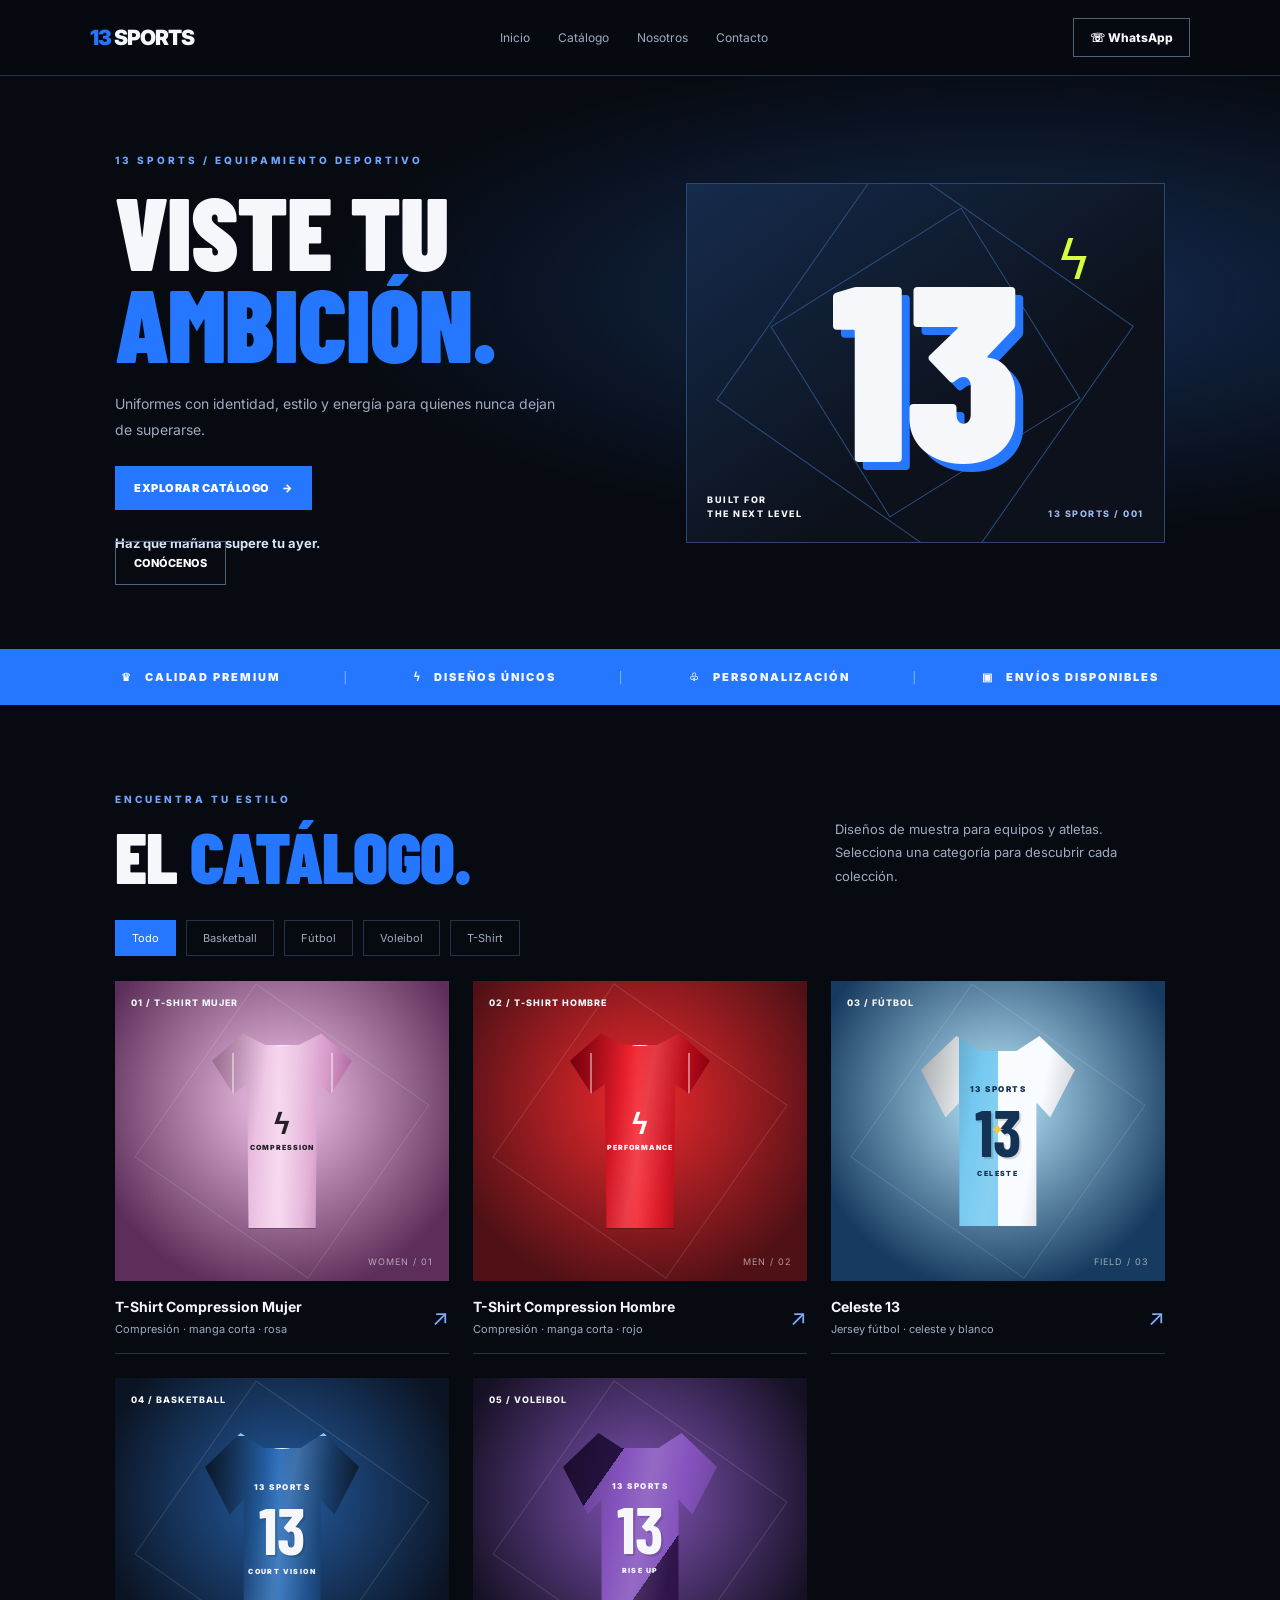
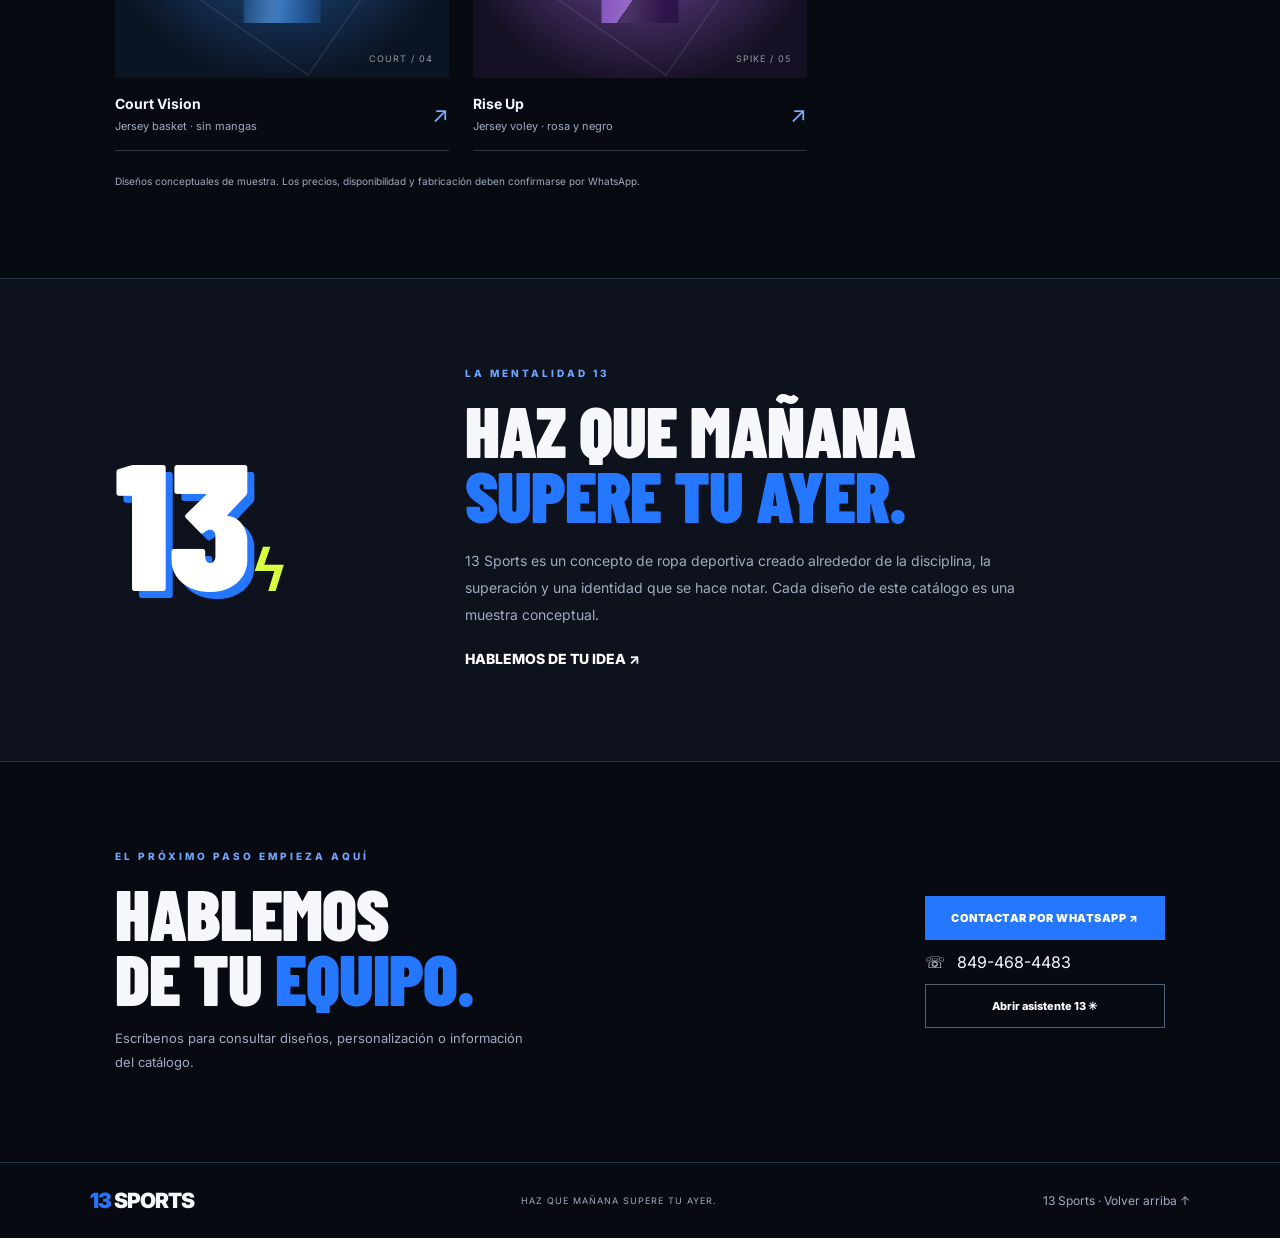
==== commit a96c87dc: "Rediseñar portada y contenido visual de 13 Sports" ====
--- a/index.html
+++ b/index.html
@@ -13,17 +13,17 @@
 <body>
 <header class="navbar">
   <a class="logo" href="#inicio"><span>13</span> SPORTS</a>
-  <nav><a href="#inicio">Inicio</a><a href="#catalogo">Catálogo</a><a href="#nosotros">Nosotros</a></nav>
-  <a class="nav-button" href="#contacto">Hablemos ↗</a>
+  <nav><a class="current" href="#inicio">Inicio</a><a href="#catalogo">Catálogo</a><a href="#nosotros">Nosotros</a><a href="#contacto">Contacto</a></nav>
+  <a class="nav-button" href="https://wa.me/18494684483" target="_blank" rel="noopener">☏ WhatsApp</a>
 </header>
 <main>
 <section class="hero" id="inicio">
   <div class="hero-content">
-    <p class="eyebrow">IDENTIDAD · DISCIPLINA · ACTITUD</p>
-    <h1>NO VISTAS<br>COMO TODOS.<br><span>DESTACA.</span></h1>
-    <p class="hero-description">Diseños deportivos con carácter, hechos para quienes convierten cada entrenamiento en una oportunidad de superarse.</p>
-    <a class="primary-button" href="#catalogo">EXPLORAR CATÁLOGO <span>↗</span></a>
-    <p class="hero-slogan">“Haz que mañana supere tu ayer”.</p>
+    <p class="eyebrow">13 SPORTS / EQUIPAMIENTO DEPORTIVO</p>
+    <h1>VISTE TU<br><span>AMBICIÓN.</span></h1>
+    <p class="hero-description">Uniformes con identidad, estilo y energía para quienes nunca dejan de superarse.</p>
+    <a class="primary-button" href="#catalogo">EXPLORAR CATÁLOGO <span>→</span></a>
+    <p class="hero-slogan">Haz que mañana supere tu ayer.</p><a class="secondary-button hero-about" href="#nosotros">CONÓCENOS</a>
   </div>
   <div class="hero-art" aria-label="Diseño gráfico de 13 Sports">
     <div class="orbit orbit-one"></div><div class="orbit orbit-two"></div>
@@ -31,9 +31,9 @@
     <div class="art-label">BUILT FOR<br>THE NEXT LEVEL</div><div class="art-tag">13 SPORTS / 001</div>
   </div>
 </section>
-<div class="ticker"><span>FUERZA</span><b>✳</b><span>IDENTIDAD</span><b>✳</b><span>DISCIPLINA</span><b>✳</b><span>SUPÉRATE</span></div>
+<div class="ticker"><span>♛ &nbsp; CALIDAD PREMIUM</span><b>│</b><span>ϟ &nbsp; DISEÑOS ÚNICOS</span><b>│</b><span>♧ &nbsp; PERSONALIZACIÓN</span><b>│</b><span>▣ &nbsp; ENVÍOS DISPONIBLES</span></div>
 <section class="catalog section" id="catalogo">
-  <div class="section-heading"><div><p class="eyebrow">ELIGE TU CANCHA</p><h2>CATÁLOGO<span>.</span></h2></div><p class="section-description">Explora ideas para tu deporte. Cada pieza es una propuesta visual personalizable.</p></div>
+  <div class="section-heading"><div><p class="eyebrow">ENCUENTRA TU ESTILO</p><h2>EL <span>CATÁLOGO.</span></h2></div><p class="section-description">Diseños de muestra para equipos y atletas. Selecciona una categoría para descubrir cada colección.</p></div>
   <div class="filters" aria-label="Filtrar productos">
     <button class="filter active" data-filter="todos">Todo</button>
     <button class="filter" data-filter="basket">Basketball</button>
@@ -75,13 +75,13 @@
   </div>
   <p class="demo-note">Diseños conceptuales de muestra. Los precios, disponibilidad y fabricación deben confirmarse por WhatsApp.</p>
 </section>
-<section class="about section" id="nosotros"><div class="about-mark">13<span>ϟ</span></div><div><p class="eyebrow">NUESTRA MENTALIDAD</p><h2>EL PROGRESO<br>NO SE <span>NEGOCIA.</span></h2><p>13 Sports nace de una idea: vestir la disciplina y la personalidad de cada atleta. Diseños con energía urbana y esencia deportiva, para que tu equipo juegue con identidad.</p><p class="slogan-large">Haz que mañana supere tu ayer.</p></div></section>
-<section class="contact section" id="contacto"><div><p class="eyebrow">TU IDEA EMPIEZA AQUÍ</p><h2>VAMOS A<br>CREARLA<span>.</span></h2><p>¿Te interesa un diseño, quieres personalizar colores o tienes una pregunta? Escríbenos directamente.</p></div><div class="contact-actions"><a class="primary-button" href="https://wa.me/18494684483?text=Hola%2C%2013%20Sports.%20Quiero%20informaci%C3%B3n%20sobre%20el%20cat%C3%A1logo." target="_blank" rel="noopener">WHATSAPP · 849-468-4483 ↗</a><button class="secondary-button" id="open-assistant">Preguntarle al asistente ✳</button></div></section>
+<section class="about section" id="nosotros"><div class="about-mark">13<span>ϟ</span></div><div><p class="eyebrow">LA MENTALIDAD 13</p><h2>HAZ QUE MAÑANA<br><span>SUPERE TU AYER.</span></h2><p>13 Sports es un concepto de ropa deportiva creado alrededor de la disciplina, la superación y una identidad que se hace notar. Cada diseño de este catálogo es una muestra conceptual.</p><p class="slogan-large">HABLEMOS DE TU IDEA ↗</p></div></section>
+<section class="contact section" id="contacto"><div><p class="eyebrow">EL PRÓXIMO PASO EMPIEZA AQUÍ</p><h2>HABLEMOS<br>DE TU <span>EQUIPO.</span></h2><p>Escríbenos para consultar diseños, personalización o información del catálogo.</p></div><div class="contact-actions"><a class="primary-button" href="https://wa.me/18494684483?text=Hola%2C%2013%20Sports.%20Quiero%20informaci%C3%B3n%20sobre%20el%20cat%C3%A1logo." target="_blank" rel="noopener">CONTACTAR POR WHATSAPP ↗</a><p class="whatsapp-number">☏ &nbsp; 849-468-4483</p><button class="secondary-button" id="open-assistant">Abrir asistente 13 ✳</button></div></section>
 </main>
-<footer><a class="logo" href="#inicio"><span>13</span> SPORTS</a><p>HAZ QUE MAÑANA SUPERE TU AYER.</p><a href="#catalogo">Volver al catálogo ↑</a></footer>
+<footer><a class="logo" href="#inicio"><span>13</span> SPORTS</a><p>HAZ QUE MAÑANA SUPERE TU AYER.</p><a href="#catalogo">13 Sports · Volver arriba ↑</a></footer>
 <div class="assistant-panel" id="assistant-panel" hidden>
   <div class="assistant-head"><div><span class="assistant-dot"></span><strong>Asistente 13 Sports</strong><small>Ayuda rápida del catálogo</small></div><button id="close-assistant" aria-label="Cerrar asistente">×</button></div>
-  <div class="chat-messages" id="chat-messages"><p class="bot-message">¡Qué lo qué! Soy el asistente de 13 Sports. Pregúntame por las categorías, los diseños o cómo contactarnos.</p></div>
+  <div class="chat-messages" id="chat-messages"><p class="bot-message">¡Qué lo qué! Soy el asistente de 13 Sports. ¿Quieres conocer las prendas, las categorías o contactarnos por WhatsApp?</p></div>
   <form id="chat-form" class="chat-form"><input id="chat-input" type="text" placeholder="Escribe tu pregunta..." autocomplete="off" required><button type="submit" aria-label="Enviar">➤</button></form>
   <p class="assistant-note">Asistente automático de demostración; no es una IA conectada a internet.</p>
 </div>
--- a/style.css
+++ b/style.css
@@ -1 +1,11 @@
-:root{--bg:#070a11;--panel:#101725;--text:#f5f7fb;--muted:#a0abc0;--blue:#2677ff;--line:#273246;--lime:#d7ff3f}*{box-sizing:border-box;margin:0;padding:0}html{scroll-behavior:smooth;scroll-padding-top:90px}body{background:var(--bg);color:var(--text);font-family:Inter,Arial,sans-serif}a{color:inherit;text-decoration:none}button,input{font:inherit}.navbar{min-height:76px;padding:18px 7%;display:flex;justify-content:space-between;align-items:center;gap:24px;border-bottom:1px solid var(--line);background:#070a11ee;position:sticky;top:0;z-index:10;backdrop-filter:blur(14px)}.logo{font-weight:900;font-size:21px;letter-spacing:-1px;white-space:nowrap}.logo span{color:var(--blue)}nav{display:flex;gap:28px}nav a,footer>a:last-child{font-size:12px;color:var(--muted)}nav a:hover,footer a:hover{color:#fff}.nav-button{padding:11px 16px;border:1px solid #52617a;font-size:12px;font-weight:800}.hero{min-height:560px;padding:78px 9%;display:grid;grid-template-columns:1.05fr .95fr;align-items:center;gap:42px;overflow:hidden;background:radial-gradient(ellipse at 78% 38%,#132b50 0,transparent 48%),var(--bg)}.eyebrow{color:#70a6ff;font-size:10px;font-weight:800;letter-spacing:3px;margin-bottom:18px}h1,h2,.big-number{font-family:'Barlow Condensed',Impact,sans-serif;font-weight:900;line-height:.9;letter-spacing:-1px}h1{font-size:clamp(65px,8vw,112px)}h1 span,h2 span{color:var(--blue)}.hero-description{color:var(--muted);line-height:1.85;font-size:14px;max-width:450px;margin:23px 0}.primary-button{display:inline-flex;align-items:center;justify-content:center;gap:12px;background:var(--blue);color:white;padding:15px 19px;font-size:11px;font-weight:900;letter-spacing:.5px;border:0;cursor:pointer;transition:.2s}.primary-button:hover{background:#4b91ff;transform:translateY(-2px)}.hero-slogan{margin-top:25px;color:#d6e3fa;font-size:13px;font-weight:700}.hero-art{min-height:360px;position:relative;display:grid;place-items:center;border:1px solid #2d4770;background:linear-gradient(145deg,#152b4c,#0c111b 65%);overflow:hidden}.orbit{position:absolute;width:300px;height:300px;border:1px solid #2b4d7e;transform:rotate(35deg)}.orbit-two{width:225px;height:225px;transform:rotate(58deg)}.big-number{font-size:clamp(150px,20vw,250px);text-shadow:8px 8px 0 var(--blue);z-index:1}.hero-lightning{position:absolute;right:15%;top:12%;font-size:54px;color:var(--lime);z-index:2}.art-label,.art-tag{position:absolute;bottom:20px;font-size:9px;line-height:1.6;font-weight:800;letter-spacing:1.5px}.art-label{left:20px}.art-tag{right:20px;color:#9bb9ed}.ticker{display:flex;flex-wrap:wrap;align-items:center;justify-content:space-evenly;gap:18px;padding:21px 6%;background:var(--blue);font-size:11px;font-weight:900;letter-spacing:2px}.ticker b{color:#9fc2ff}.section{padding:88px 9%}.section-heading{display:flex;justify-content:space-between;align-items:end;gap:30px}h2{font-size:clamp(45px,6vw,72px)}.section-description{max-width:330px;color:var(--muted);font-size:13px;line-height:1.8}.filters{display:flex;flex-wrap:wrap;gap:10px;margin:32px 0 25px}.filter{padding:10px 16px;border:1px solid var(--line);background:transparent;color:var(--muted);font-size:11px;cursor:pointer}.filter:hover,.filter.active{color:white;background:var(--blue);border-color:var(--blue)}.product-grid{display:grid;grid-template-columns:repeat(3,minmax(0,1fr));gap:24px}.product-card{min-width:0}.product-open{display:block;width:100%;text-align:left;background:none;color:inherit;border:0;cursor:pointer}.product-art{min-height:300px;display:flex;justify-content:center;align-items:center;position:relative;overflow:hidden;isolation:isolate}.product-art:before{content:'';position:absolute;width:210px;height:210px;border:1px solid #ffffff20;transform:rotate(35deg);z-index:-1}.art-blue{background:radial-gradient(circle at 50% 40%,#245ca2,#0b1423 75%)}.art-celeste{background:radial-gradient(circle at 50% 40%,#bceaff,#173b60 78%)}.art-purple{background:radial-gradient(circle at 50% 40%,#8154b6,#151023 78%)}.art-lime{background:radial-gradient(circle at 50% 40%,#394e1c,#11180c 78%)}.art-black{background:radial-gradient(circle at 50% 40%,#283a55,#090d14 78%)}.product-tag{position:absolute;top:16px;left:16px;font-size:9px;letter-spacing:1px;font-weight:800}.art-index{position:absolute;bottom:14px;right:16px;color:#ffffff90;font-size:9px;letter-spacing:1px}.shirt{width:154px;height:190px;position:relative;display:flex;flex-direction:column;align-items:center;justify-content:center;gap:5px;clip-path:polygon(23% 0,38% 8%,62% 8%,77% 0,100% 18%,84% 43%,75% 35%,75% 100%,25% 100%,25% 35%,16% 43%,0 18%);filter:drop-shadow(0 22px 18px #0008);isolation:isolate}.shirt:before{content:'';position:absolute;inset:0;background:linear-gradient(100deg,#0005,transparent 35%,#fff2 51%,transparent 70%,#0004);z-index:-1}.jersey{background:linear-gradient(90deg,#10213a,#276bb8 48%,#10213a);border-top:3px solid #8fc2ff}.argentina{background:repeating-linear-gradient(90deg,#f8fbff 0 25%,#75c9f0 25% 50%,#f8fbff 50% 75%);color:#123353}.argentina:after{content:'✦';position:absolute;top:44%;color:#f1c94a;font-size:18px}.volley{background:linear-gradient(125deg,#271343 0 25%,#8453bd 25% 65%,#30154c 65%)}.compression{width:140px;height:195px;background:linear-gradient(90deg,#1b2910,#779b32 48%,#263b16);clip-path:polygon(22% 0,38% 6%,62% 6%,78% 0,100% 14%,85% 31%,75% 26%,74% 100%,26% 100%,25% 26%,15% 31%,0 14%)}.blackout{width:140px;height:195px;background:linear-gradient(90deg,#080b11,#23334c 50%,#080b11);clip-path:polygon(22% 0,38% 6%,62% 6%,78% 0,100% 14%,85% 31%,75% 26%,74% 100%,26% 100%,25% 26%,15% 31%,0 14%)}.shirt-collar{position:absolute;top:0;left:39%;width:22%;height:13px;border:3px solid #eaf5ff;border-top:0;border-radius:0 0 50% 50%}.shirt-brand{font-size:8px;font-weight:900;letter-spacing:1.5px}.shirt strong{font-family:'Barlow Condensed',Impact,sans-serif;font-size:65px;line-height:1;text-shadow:2px 2px 0 #0002}.shirt-name{font-size:7px;font-weight:900;letter-spacing:1.4px}.compression strong{font-size:30px;letter-spacing:2px}.product-info{display:flex;justify-content:space-between;align-items:center;padding:17px 0;border-bottom:1px solid var(--line)}.product-info h3{font-size:14px;margin-bottom:7px}.product-info p{color:var(--muted);font-size:11px}.product-arrow{color:#7faeff;font-size:22px}.product-open:hover .product-arrow{transform:translate(3px,-3px)}.demo-note{color:var(--muted);font-size:10px;line-height:1.7;margin-top:22px}.about{display:grid;grid-template-columns:.45fr 1fr;gap:35px;align-items:center;background:#0d121c;border-block:1px solid var(--line)}.about h2{margin-bottom:22px}.about p:not(.eyebrow){color:var(--muted);font-size:14px;line-height:1.9;max-width:590px}.about-mark{font-family:'Barlow Condensed',Impact,sans-serif;font-size:clamp(90px,14vw,180px);font-weight:900;color:#fff;text-shadow:7px 7px 0 var(--blue);position:relative}.about-mark span{font-size:55px;color:var(--lime);text-shadow:none}.slogan-large{margin-top:18px!important;color:white!important;font-weight:800}.contact{display:flex;align-items:center;justify-content:space-between;gap:35px}.contact h2{margin-bottom:18px}.contact>div>p:last-child{color:var(--muted);font-size:13px;line-height:1.8;max-width:420px}.contact-actions{display:flex;flex-direction:column;align-items:stretch;gap:12px;min-width:240px}.secondary-button{padding:14px 18px;background:transparent;border:1px solid #52617a;color:#fff;font-size:11px;font-weight:800;cursor:pointer}.secondary-button:hover{border-color:var(--blue);background:#14233b}footer{border-top:1px solid var(--line);padding:25px 7%;display:flex;flex-wrap:wrap;justify-content:space-between;align-items:center;gap:18px}footer p{color:var(--muted);font-size:9px;letter-spacing:1px}.assistant-panel{position:fixed;right:22px;bottom:22px;width:min(365px,calc(100vw - 28px));height:460px;max-height:calc(100vh - 40px);z-index:20;background:#0d1420;border:1px solid #35445d;box-shadow:0 18px 60px #0009;display:flex;flex-direction:column}.assistant-panel[hidden]{display:none}.assistant-head{display:flex;justify-content:space-between;align-items:center;padding:16px;border-bottom:1px solid var(--line)}.assistant-head strong,.assistant-head small{display:block}.assistant-head strong{font-size:13px}.assistant-head small{margin-top:5px;color:var(--muted);font-size:10px}.assistant-head button,.dialog-close{background:none;border:0;color:white;font-size:26px;cursor:pointer}.assistant-dot{display:inline-block;width:8px;height:8px;background:#56e39c;border-radius:50%;margin-right:8px}.chat-messages{padding:15px;flex:1;overflow:auto;display:flex;flex-direction:column;gap:10px}.bot-message,.user-message{max-width:90%;padding:11px 12px;font-size:12px;line-height:1.65}.bot-message{background:#182337;align-self:flex-start}.user-message{background:#1d5bc0;align-self:flex-end}.chat-form{display:flex;padding:12px;gap:8px;border-top:1px solid var(--line)}.chat-form input{min-width:0;flex:1;padding:11px;background:#080d16;color:white;border:1px solid #34435b;outline:none}.chat-form button{width:42px;background:var(--blue);border:0;color:white;cursor:pointer}.assistant-note{padding:0 12px 12px;color:#8793a7;font-size:9px;line-height:1.5}.product-dialog{margin:auto;width:min(440px,calc(100% - 30px));padding:35px;background:#101725;color:white;border:1px solid #43516b;box-shadow:0 20px 80px #000b}.product-dialog::backdrop{background:#000b;backdrop-filter:blur(4px)}.dialog-close{position:absolute;top:9px;right:14px}.product-dialog h2{font-size:48px;margin-bottom:16px}.product-dialog>p:not(.eyebrow){color:var(--muted);font-size:13px;line-height:1.8;margin-bottom:22px}.product-dialog .primary-button{font-size:10px}@media(max-width:760px){.navbar{flex-wrap:wrap;padding:16px 5%}.navbar nav{order:3;width:100%;justify-content:space-between;gap:12px}.nav-button{font-size:10px;padding:10px}.hero{grid-template-columns:1fr;padding:58px 6%;gap:30px}.hero-art{min-height:270px}.section{padding:62px 6%}.section-heading,.contact{align-items:flex-start;flex-direction:column}.product-grid{grid-template-columns:repeat(2,minmax(0,1fr));gap:18px}.product-art{min-height:260px}.shirt{transform:scale(.88)}.about{grid-template-columns:1fr;gap:10px}.about-mark{font-size:90px}.contact-actions{width:100%}.ticker{font-size:9px;letter-spacing:1px}footer{padding:24px 6%}}@media(max-width:480px){h1{font-size:62px}.product-grid{grid-template-columns:1fr}.product-art{min-height:300px}.shirt{transform:scale(1)}.section-heading{gap:16px}.ticker{gap:10px}.hero-art{min-height:250px}}+:root{--bg:#070a11;--panel:#101725;--text:#f5f7fb;--muted:#a0abc0;--blue:#2677ff;--line:#273246;--lime:#d7ff3f}*{box-sizing:border-box;margin:0;padding:0}html{scroll-behavior:smooth;scroll-padding-top:90px}body{background:var(--bg);color:var(--text);font-family:Inter,Arial,sans-serif}a{color:inherit;text-decoration:none}button,input{font:inherit}.navbar{min-height:76px;padding:18px 7%;display:flex;justify-content:space-between;align-items:center;gap:24px;border-bottom:1px solid var(--line);background:#070a11ee;position:sticky;top:0;z-index:10;backdrop-filter:blur(14px)}.logo{font-weight:900;font-size:21px;letter-spacing:-1px;white-space:nowrap}.logo span{color:var(--blue)}nav{display:flex;gap:28px}nav a,footer>a:last-child{font-size:12px;color:var(--muted)}nav a:hover,footer a:hover{color:#fff}.nav-button{padding:11px 16px;border:1px solid #52617a;font-size:12px;font-weight:800}.hero{min-height:560px;padding:78px 9%;display:grid;grid-template-columns:1.05fr .95fr;align-items:center;gap:42px;overflow:hidden;background:radial-gradient(ellipse at 78% 38%,#132b50 0,transparent 48%),var(--bg)}.eyebrow{color:#70a6ff;font-size:10px;font-weight:800;letter-spacing:3px;margin-bottom:18px}h1,h2,.big-number{font-family:'Barlow Condensed',Impact,sans-serif;font-weight:900;line-height:.9;letter-spacing:-1px}h1{font-size:clamp(65px,8vw,112px)}h1 span,h2 span{color:var(--blue)}.hero-description{color:var(--muted);line-height:1.85;font-size:14px;max-width:450px;margin:23px 0}.primary-button{display:inline-flex;align-items:center;justify-content:center;gap:12px;background:var(--blue);color:white;padding:15px 19px;font-size:11px;font-weight:900;letter-spacing:.5px;border:0;cursor:pointer;transition:.2s}.primary-button:hover{background:#4b91ff;transform:translateY(-2px)}.hero-slogan{margin-top:25px;color:#d6e3fa;font-size:13px;font-weight:700}.hero-art{min-height:360px;position:relative;display:grid;place-items:center;border:1px solid #2d4770;background:linear-gradient(145deg,#152b4c,#0c111b 65%);overflow:hidden}.orbit{position:absolute;width:300px;height:300px;border:1px solid #2b4d7e;transform:rotate(35deg)}.orbit-two{width:225px;height:225px;transform:rotate(58deg)}.big-number{font-size:clamp(150px,20vw,250px);text-shadow:8px 8px 0 var(--blue);z-index:1}.hero-lightning{position:absolute;right:15%;top:12%;font-size:54px;color:var(--lime);z-index:2}.art-label,.art-tag{position:absolute;bottom:20px;font-size:9px;line-height:1.6;font-weight:800;letter-spacing:1.5px}.art-label{left:20px}.art-tag{right:20px;color:#9bb9ed}.ticker{display:flex;flex-wrap:wrap;align-items:center;justify-content:space-evenly;gap:18px;padding:21px 6%;background:var(--blue);font-size:11px;font-weight:900;letter-spacing:2px}.ticker b{color:#9fc2ff}.section{padding:88px 9%}.section-heading{display:flex;justify-content:space-between;align-items:end;gap:30px}h2{font-size:clamp(45px,6vw,72px)}.section-description{max-width:330px;color:var(--muted);font-size:13px;line-height:1.8}.filters{display:flex;flex-wrap:wrap;gap:10px;margin:32px 0 25px}.filter{padding:10px 16px;border:1px solid var(--line);background:transparent;color:var(--muted);font-size:11px;cursor:pointer}.filter:hover,.filter.active{color:white;background:var(--blue);border-color:var(--blue)}.product-grid{display:grid;grid-template-columns:repeat(3,minmax(0,1fr));gap:24px}.product-card{min-width:0}.product-open{display:block;width:100%;text-align:left;background:none;color:inherit;border:0;cursor:pointer}.product-art{min-height:300px;display:flex;justify-content:center;align-items:center;position:relative;overflow:hidden;isolation:isolate}.product-art:before{content:'';position:absolute;width:210px;height:210px;border:1px solid #ffffff20;transform:rotate(35deg);z-index:-1}.art-blue{background:radial-gradient(circle at 50% 40%,#245ca2,#0b1423 75%)}.art-celeste{background:radial-gradient(circle at 50% 40%,#bceaff,#173b60 78%)}.art-purple{background:radial-gradient(circle at 50% 40%,#8154b6,#151023 78%)}.art-lime{background:radial-gradient(circle at 50% 40%,#394e1c,#11180c 78%)}.art-black{background:radial-gradient(circle at 50% 40%,#283a55,#090d14 78%)}.product-tag{position:absolute;top:16px;left:16px;font-size:9px;letter-spacing:1px;font-weight:800}.art-index{position:absolute;bottom:14px;right:16px;color:#ffffff90;font-size:9px;letter-spacing:1px}.shirt{width:154px;height:190px;position:relative;display:flex;flex-direction:column;align-items:center;justify-content:center;gap:5px;clip-path:polygon(23% 0,38% 8%,62% 8%,77% 0,100% 18%,84% 43%,75% 35%,75% 100%,25% 100%,25% 35%,16% 43%,0 18%);filter:drop-shadow(0 22px 18px #0008);isolation:isolate}.shirt:before{content:'';position:absolute;inset:0;background:linear-gradient(100deg,#0005,transparent 35%,#fff2 51%,transparent 70%,#0004);z-index:-1}.jersey{background:linear-gradient(90deg,#10213a,#276bb8 48%,#10213a);border-top:3px solid #8fc2ff}.argentina{background:repeating-linear-gradient(90deg,#f8fbff 0 25%,#75c9f0 25% 50%,#f8fbff 50% 75%);color:#123353}.argentina:after{content:'✦';position:absolute;top:44%;color:#f1c94a;font-size:18px}.volley{background:linear-gradient(125deg,#271343 0 25%,#8453bd 25% 65%,#30154c 65%)}.compression{width:140px;height:195px;background:linear-gradient(90deg,#1b2910,#779b32 48%,#263b16);clip-path:polygon(22% 0,38% 6%,62% 6%,78% 0,100% 14%,85% 31%,75% 26%,74% 100%,26% 100%,25% 26%,15% 31%,0 14%)}.blackout{width:140px;height:195px;background:linear-gradient(90deg,#080b11,#23334c 50%,#080b11);clip-path:polygon(22% 0,38% 6%,62% 6%,78% 0,100% 14%,85% 31%,75% 26%,74% 100%,26% 100%,25% 26%,15% 31%,0 14%)}.shirt-collar{position:absolute;top:0;left:39%;width:22%;height:13px;border:3px solid #eaf5ff;border-top:0;border-radius:0 0 50% 50%}.shirt-brand{font-size:8px;font-weight:900;letter-spacing:1.5px}.shirt strong{font-family:'Barlow Condensed',Impact,sans-serif;font-size:65px;line-height:1;text-shadow:2px 2px 0 #0002}.shirt-name{font-size:7px;font-weight:900;letter-spacing:1.4px}.compression strong{font-size:30px;letter-spacing:2px}.product-info{display:flex;justify-content:space-between;align-items:center;padding:17px 0;border-bottom:1px solid var(--line)}.product-info h3{font-size:14px;margin-bottom:7px}.product-info p{color:var(--muted);font-size:11px}.product-arrow{color:#7faeff;font-size:22px}.product-open:hover .product-arrow{transform:translate(3px,-3px)}.demo-note{color:var(--muted);font-size:10px;line-height:1.7;margin-top:22px}.about{display:grid;grid-template-columns:.45fr 1fr;gap:35px;align-items:center;background:#0d121c;border-block:1px solid var(--line)}.about h2{margin-bottom:22px}.about p:not(.eyebrow){color:var(--muted);font-size:14px;line-height:1.9;max-width:590px}.about-mark{font-family:'Barlow Condensed',Impact,sans-serif;font-size:clamp(90px,14vw,180px);font-weight:900;color:#fff;text-shadow:7px 7px 0 var(--blue);position:relative}.about-mark span{font-size:55px;color:var(--lime);text-shadow:none}.slogan-large{margin-top:18px!important;color:white!important;font-weight:800}.contact{display:flex;align-items:center;justify-content:space-between;gap:35px}.contact h2{margin-bottom:18px}.contact>div>p:last-child{color:var(--muted);font-size:13px;line-height:1.8;max-width:420px}.contact-actions{display:flex;flex-direction:column;align-items:stretch;gap:12px;min-width:240px}.secondary-button{padding:14px 18px;background:transparent;border:1px solid #52617a;color:#fff;font-size:11px;font-weight:800;cursor:pointer}.secondary-button:hover{border-color:var(--blue);background:#14233b}footer{border-top:1px solid var(--line);padding:25px 7%;display:flex;flex-wrap:wrap;justify-content:space-between;align-items:center;gap:18px}footer p{color:var(--muted);font-size:9px;letter-spacing:1px}.assistant-panel{position:fixed;right:22px;bottom:22px;width:min(365px,calc(100vw - 28px));height:460px;max-height:calc(100vh - 40px);z-index:20;background:#0d1420;border:1px solid #35445d;box-shadow:0 18px 60px #0009;display:flex;flex-direction:column}.assistant-panel[hidden]{display:none}.assistant-head{display:flex;justify-content:space-between;align-items:center;padding:16px;border-bottom:1px solid var(--line)}.assistant-head strong,.assistant-head small{display:block}.assistant-head strong{font-size:13px}.assistant-head small{margin-top:5px;color:var(--muted);font-size:10px}.assistant-head button,.dialog-close{background:none;border:0;color:white;font-size:26px;cursor:pointer}.assistant-dot{display:inline-block;width:8px;height:8px;background:#56e39c;border-radius:50%;margin-right:8px}.chat-messages{padding:15px;flex:1;overflow:auto;display:flex;flex-direction:column;gap:10px}.bot-message,.user-message{max-width:90%;padding:11px 12px;font-size:12px;line-height:1.65}.bot-message{background:#182337;align-self:flex-start}.user-message{background:#1d5bc0;align-self:flex-end}.chat-form{display:flex;padding:12px;gap:8px;border-top:1px solid var(--line)}.chat-form input{min-width:0;flex:1;padding:11px;background:#080d16;color:white;border:1px solid #34435b;outline:none}.chat-form button{width:42px;background:var(--blue);border:0;color:white;cursor:pointer}.assistant-note{padding:0 12px 12px;color:#8793a7;font-size:9px;line-height:1.5}.product-dialog{margin:auto;width:min(440px,calc(100% - 30px));padding:35px;background:#101725;color:white;border:1px solid #43516b;box-shadow:0 20px 80px #000b}.product-dialog::backdrop{background:#000b;backdrop-filter:blur(4px)}.dialog-close{position:absolute;top:9px;right:14px}.product-dialog h2{font-size:48px;margin-bottom:16px}.product-dialog>p:not(.eyebrow){color:var(--muted);font-size:13px;line-height:1.8;margin-bottom:22px}.product-dialog .primary-button{font-size:10px}@media(max-width:760px){.navbar{flex-wrap:wrap;padding:16px 5%}.navbar nav{order:3;width:100%;justify-content:space-between;gap:12px}.nav-button{font-size:10px;padding:10px}.hero{grid-template-columns:1fr;padding:58px 6%;gap:30px}.hero-art{min-height:270px}.section{padding:62px 6%}.section-heading,.contact{align-items:flex-start;flex-direction:column}.product-grid{grid-template-columns:repeat(2,minmax(0,1fr));gap:18px}.product-art{min-height:260px}.shirt{transform:scale(.88)}.about{grid-template-columns:1fr;gap:10px}.about-mark{font-size:90px}.contact-actions{width:100%}.ticker{font-size:9px;letter-spacing:1px}footer{padding:24px 6%}}@media(max-width:480px){h1{font-size:62px}.product-grid{grid-template-columns:1fr}.product-art{min-height:300px}.shirt{transform:scale(1)}.section-heading{gap:16px}.ticker{gap:10px}.hero-art{min-height:250px}}
+/* Nuevas variaciones de producto: T-Shirts de compresión para mujer y hombre */
+.art-pink{background:radial-gradient(circle at 50% 40%,#f6c8ef,#5c2e59 80%)}
+.art-red{background:radial-gradient(circle at 50% 40%,#ef292d,#501116 80%)}
+.compression.female{background:linear-gradient(90deg,#d99acb,#f5d4ed 48%,#c87bb9);color:#27202a}
+.compression.male{background:linear-gradient(90deg,#a90012,#f32631 48%,#9e0010);color:#fff}
+.compression.female:after,.compression.male:after{content:"";position:absolute;inset:10% 14% 2%;border-left:2px solid #ffffff70;border-right:2px solid #ffffff70;pointer-events:none}
+.compression.female .shirt-brand,.compression.male .shirt-brand{font-size:28px;line-height:1}
+.compression.female .shirt-name,.compression.male .shirt-name{font-size:7px;letter-spacing:1px}
+.compression.female strong,.compression.male strong{display:none}
+.product-card[hidden]{display:none!important}
